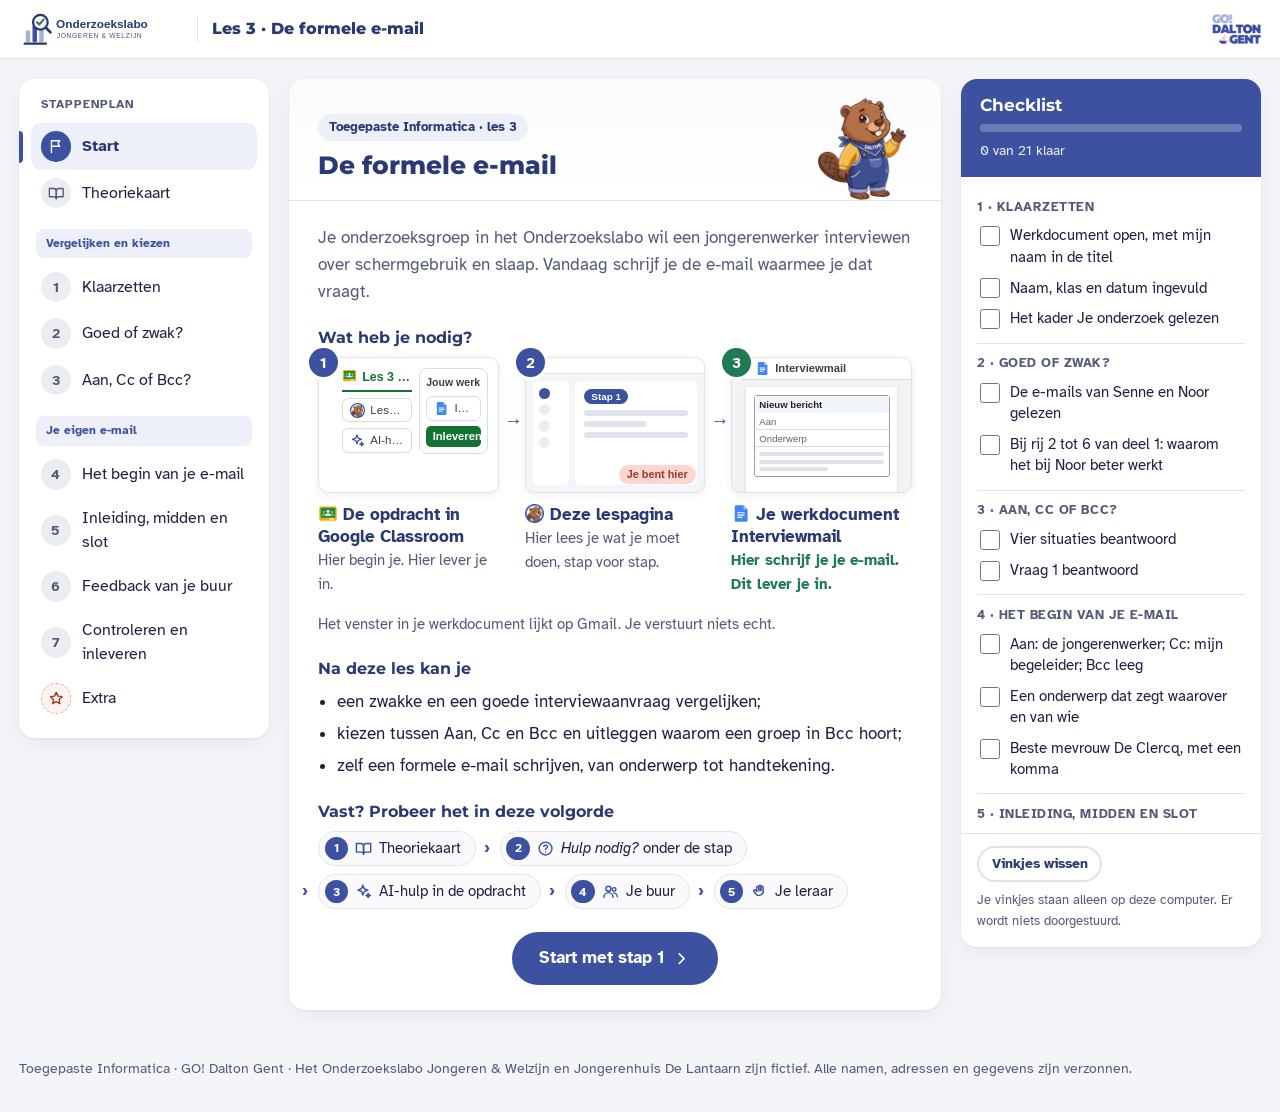
==== index.html @ 80b45832 "Klaar als-zin weggehaald: de checklist zegt al wanneer je klaar bent Co-Authored-By: Claude Sonnet 5" ====
<!DOCTYPE html>
<html lang="nl-BE">
<head>
  <meta charset="UTF-8">
  <meta name="viewport" content="width=device-width, initial-scale=1">
  <title>Lespagina · Les 3 · De formele e-mail · Onderzoekslabo</title>
  <link rel="icon" href="assets/logos/lespagina-icon.png" type="image/png">
  <link rel="stylesheet" href="css/style.css">
</head>
<body data-storage="labo_interviewmail_v1_" data-laatste-stap="7" data-ai-hulp="aan">

<!-- Pictogrammen: eenvoudige lijntekeningen, eigen werk. Gebruik: een svg met class "ic" en daarin use met href naar het symbool. -->
<svg xmlns="http://www.w3.org/2000/svg" style="display:none">
  <symbol id="i-flag" viewBox="0 0 24 24"><path d="M5 21V4"/><path d="M5 4h12l-2.5 4 2.5 4H5"/></symbol>
  <symbol id="i-book" viewBox="0 0 24 24"><path d="M2 5h6a4 4 0 0 1 4 4v11a3 3 0 0 0-3-3H2z"/><path d="M22 5h-6a4 4 0 0 0-4 4v11a3 3 0 0 1 3-3h7z"/></symbol>
  <symbol id="i-check" viewBox="0 0 24 24"><path d="M5 12.5l4.5 4.5L19 7.5"/></symbol>
  <symbol id="i-check-circle" viewBox="0 0 24 24"><circle cx="12" cy="12" r="9"/><path d="M8 12.5l2.7 2.7L16 10"/></symbol>
  <symbol id="i-list" viewBox="0 0 24 24"><path d="M9 6h11M9 12h11M9 18h11"/><path d="M4.5 6h.01M4.5 12h.01M4.5 18h.01" stroke-width="3"/></symbol>
  <symbol id="i-bulb" viewBox="0 0 24 24"><path d="M9 18h6M10 21h4"/><path d="M12 3a6 6 0 0 0-4 10.5c.7.7 1 1.5 1 2.5h6c0-1 .3-1.8 1-2.5A6 6 0 0 0 12 3z"/></symbol>
  <symbol id="i-alert" viewBox="0 0 24 24"><path d="M12 3.5l9.5 17h-19z"/><path d="M12 10v4.5M12 17.5h.01"/></symbol>
  <symbol id="i-help" viewBox="0 0 24 24"><circle cx="12" cy="12" r="9"/><path d="M9.6 9.3a2.5 2.5 0 1 1 3.4 2.5c-.6.3-1 .8-1 1.5v.4M12 17h.01"/></symbol>
  <symbol id="i-doc" viewBox="0 0 24 24"><path d="M6 3h8l4 4v14H6z"/><path d="M14 3v4h4M9 12h6M9 16h6"/></symbol>
  <symbol id="i-pen" viewBox="0 0 24 24"><path d="M4 20h4L19 9l-4-4L4 16z"/><path d="M13 7l4 4"/></symbol>
  <symbol id="i-users" viewBox="0 0 24 24"><circle cx="9" cy="8" r="3.5"/><path d="M2.5 20a6.5 6.5 0 0 1 13 0"/><circle cx="17" cy="9" r="2.5"/><path d="M16.5 14.2a5 5 0 0 1 5 5"/></symbol>
  <symbol id="i-send" viewBox="0 0 24 24"><path d="M12 15V3M7 8l5-5 5 5"/><path d="M4 14v6h16v-6"/></symbol>
  <symbol id="i-star" viewBox="0 0 24 24"><path d="M12 3.5l2.6 5.4 5.9.8-4.3 4.1 1 5.9L12 16.9l-5.2 2.8 1-5.9-4.3-4.1 5.9-.8z"/></symbol>
  <symbol id="i-chat" viewBox="0 0 24 24"><path d="M4 5h16v11H9l-5 4z"/></symbol>
  <symbol id="i-mail" viewBox="0 0 24 24"><rect x="3" y="5" width="18" height="14" rx="2"/><path d="M3.5 7l8.5 6 8.5-6"/></symbol>
  <symbol id="i-link" viewBox="0 0 24 24"><path d="M10 14a4 4 0 0 0 5.7 0l3-3a4 4 0 0 0-5.7-5.7l-1 1"/><path d="M14 10a4 4 0 0 0-5.7 0l-3 3a4 4 0 0 0 5.7 5.7l1-1"/></symbol>
  <symbol id="i-spark" viewBox="0 0 24 24"><path d="M11 3l1.9 5.1L18 10l-5.1 1.9L11 17l-1.9-5.1L4 10l5.1-1.9z"/><path d="M18.5 14.5l.8 2.2 2.2.8-2.2.8-.8 2.2-.8-2.2-2.2-.8 2.2-.8z"/></symbol>
  <symbol id="i-hand" viewBox="0 0 24 24"><path d="M8 12V6a1.5 1.5 0 0 1 3 0v5"/><path d="M11 10.5V4.5a1.5 1.5 0 0 1 3 0v6"/><path d="M14 10.5V6a1.5 1.5 0 0 1 3 0v7.5"/><path d="M8 11.5l-1.5-1.5a1.6 1.6 0 0 0-2.3 2.3l3.6 4.2A6.5 6.5 0 0 0 17 13.5"/></symbol>
  <symbol id="i-left" viewBox="0 0 24 24"><path d="M15 6l-6 6 6 6"/></symbol>
  <symbol id="i-right" viewBox="0 0 24 24"><path d="M9 6l6 6-6 6"/></symbol>
</svg>

<div class="teacher-banner">Leraarweergave: de roze kaders tonen waar je een screenshot kan plaatsen. Leerlingen zien die kaders niet.</div>

<header class="topbar">
  <div class="topbar-inner">
    <a class="brand" href="index.html" title="Naar het begin van de les">
      <img src="assets/onderzoekslabo-logo.svg" alt="Onderzoekslabo Jongeren en Welzijn">
      <span class="brand-lesson">Les 3 · De formele e-mail</span>
    </a>
    <span class="topbar-spacer"></span>
    <img class="dalton-mark" src="assets/dalton-gent-logo.png" alt="GO! Dalton Gent">
  </div>
</header>

<div class="layout">

  <!-- ============ LINKS: de route ============ -->
  <nav class="route" aria-label="Stappenplan">
    <p class="route-title">Stappenplan</p>
    <button class="nav-btn" type="button" data-step="start"><span class="nav-num"><svg class="ic" aria-hidden="true"><use href="#i-flag"/></svg></span><span class="nav-lbl">Start</span></button>
    <button class="nav-btn" type="button" data-step="theorie"><span class="nav-num"><svg class="ic" aria-hidden="true"><use href="#i-book"/></svg></span><span class="nav-lbl">Theoriekaart</span></button>

    <p class="route-group">Vergelijken en kiezen</p>
    <button class="nav-btn" type="button" data-step="1"><span class="nav-num"><span class="nav-n">1</span><svg class="ic nav-check" aria-hidden="true"><use href="#i-check"/></svg></span><span class="nav-lbl">Klaarzetten</span></button>
    <button class="nav-btn" type="button" data-step="2"><span class="nav-num"><span class="nav-n">2</span><svg class="ic nav-check" aria-hidden="true"><use href="#i-check"/></svg></span><span class="nav-lbl">Goed of zwak?</span></button>
    <button class="nav-btn" type="button" data-step="3"><span class="nav-num"><span class="nav-n">3</span><svg class="ic nav-check" aria-hidden="true"><use href="#i-check"/></svg></span><span class="nav-lbl">Aan, Cc of Bcc?</span></button>

    <p class="route-group">Je eigen e-mail</p>
    <button class="nav-btn" type="button" data-step="4"><span class="nav-num"><span class="nav-n">4</span><svg class="ic nav-check" aria-hidden="true"><use href="#i-check"/></svg></span><span class="nav-lbl">Het begin van je e-mail</span></button>
    <button class="nav-btn" type="button" data-step="5"><span class="nav-num"><span class="nav-n">5</span><svg class="ic nav-check" aria-hidden="true"><use href="#i-check"/></svg></span><span class="nav-lbl">Inleiding, midden en slot</span></button>
    <button class="nav-btn" type="button" data-step="6"><span class="nav-num"><span class="nav-n">6</span><svg class="ic nav-check" aria-hidden="true"><use href="#i-check"/></svg></span><span class="nav-lbl">Feedback van je buur</span></button>
    <button class="nav-btn" type="button" data-step="7"><span class="nav-num"><span class="nav-n">7</span><svg class="ic nav-check" aria-hidden="true"><use href="#i-check"/></svg></span><span class="nav-lbl">Controleren en inleveren</span></button>
    <button class="nav-btn extra" type="button" data-step="extra"><span class="nav-num"><svg class="ic" aria-hidden="true"><use href="#i-star"/></svg></span><span class="nav-lbl">Extra</span></button>
  </nav>

  <!-- ============ MIDDEN: één stap tegelijk ============ -->
  <main id="main">

    <!-- ===== START ===== -->
    <section class="pane" id="pane-start" aria-labelledby="h-start">
      <article class="card">
        <header class="card-head met-mascotte">
          <div>
            <div class="tags"><span class="tag tag-where">Toegepaste Informatica · les 3</span></div>
            <h1 id="h-start">De formele e-mail</h1>
          </div>
          <img class="mascotte-kop" src="assets/mascotte/dalton_welkom.webp" alt="" width="120" height="120">
        </header>
        <div class="card-body">
          <p class="intro">Je onderzoeksgroep in het Onderzoekslabo wil een jongerenwerker interviewen over schermgebruik en slaap. Vandaag schrijf je de e-mail waarmee je dat vraagt.</p>

          <h2 class="sec">Wat heb je nodig?</h2>
          <ol class="nodig">
            <li class="nodig-item">
              <div class="mock mock-opdracht" aria-hidden="true">
                <div class="mo-midden">
                  <div class="mo-titel"><img class="logo" src="assets/logos/classroom.svg" alt="">Les 3 — De formele e-mail</div>
                  <div class="mo-chip"><img class="logo" src="assets/logos/lespagina.webp" alt=""><span>Lespagina</span></div>
                  <div class="mo-chip ai-hulp"><svg class="ic"><use href="#i-spark"/></svg><span>AI-hulp</span></div>
                </div>
                <div class="mo-werk">
                  <div class="mo-werk-kop">Jouw werk</div>
                  <div class="mo-chip"><img class="logo" src="assets/logos/docs.svg" alt=""><span>Interviewmail</span></div>
                  <div class="mo-knop">Inleveren</div>
                </div>
              </div>
              <p class="nodig-naam"><img class="logo" src="assets/logos/classroom.svg" alt="">De opdracht in Google Classroom</p>
              <p class="nodig-uitleg">Hier begin je. Hier lever je in.</p>
            </li>
            <li class="nodig-item">
              <div class="mock mock-lespagina" aria-hidden="true">
                <div class="ml-balk"></div>
                <div class="ml-midden">
                  <div class="ml-route"><span></span><span></span><span></span><span></span></div>
                  <div class="ml-stap"><span class="ml-tag">Stap 1</span><span class="ml-lijn"></span><span class="ml-lijn kort"></span><span class="ml-lijn"></span></div>
                </div>
                <div class="ml-hier">Je bent hier</div>
              </div>
              <p class="nodig-naam"><img class="logo" src="assets/logos/lespagina.webp" alt="">Deze lespagina</p>
              <p class="nodig-uitleg">Hier lees je wat je moet doen, stap voor stap.</p>
            </li>
            <li class="nodig-item inleveren">
              <div class="mock mock-werkdocument" aria-hidden="true">
                <div class="mw-balk"><img class="logo" src="assets/logos/docs.svg" alt="">Interviewmail</div>
                <div class="mw-blad">
                  <div class="mw-venster">
                    <div class="mw-kop">Nieuw bericht</div>
                    <div class="mw-veld">Aan</div>
                    <div class="mw-veld">Onderwerp</div>
                    <div class="mw-tekst"><span></span><span></span><span class="kort"></span></div>
                  </div>
                </div>
              </div>
              <p class="nodig-naam"><img class="logo" src="assets/logos/docs.svg" alt="">Je werkdocument Interviewmail</p>
              <p class="nodig-uitleg">Hier schrijf je je e-mail. Dit lever je in.</p>
            </li>
          </ol>
          <p class="nodig-noot">Het venster in je werkdocument lijkt op Gmail. Je verstuurt niets echt.</p>

          <h2 class="sec">Na deze les kan je</h2>
          <ul class="doelen">
            <li>een zwakke en een goede interviewaanvraag vergelijken;</li>
            <li>kiezen tussen Aan, Cc en Bcc en uitleggen waarom een groep in Bcc hoort;</li>
            <li>zelf een formele e-mail schrijven, van onderwerp tot handtekening.</li>
          </ul>

          <h2 class="sec">Vast? Probeer het in deze volgorde</h2>
          <ol class="vast">
            <li><svg class="ic" aria-hidden="true"><use href="#i-book"/></svg><span>Theoriekaart</span></li>
            <li><svg class="ic" aria-hidden="true"><use href="#i-help"/></svg><span><em>Hulp nodig?</em> onder de stap</span></li>
            <li class="ai-hulp"><svg class="ic" aria-hidden="true"><use href="#i-spark"/></svg><span>AI-hulp in de opdracht</span></li>
            <li><svg class="ic" aria-hidden="true"><use href="#i-users"/></svg><span>Je buur</span></li>
            <li><svg class="ic" aria-hidden="true"><use href="#i-hand"/></svg><span>Je leraar</span></li>
          </ol>

          <p class="start-cta"><button class="btn btn-primary" type="button" data-goto="1">Start met stap 1 <svg class="ic" aria-hidden="true"><use href="#i-right"/></svg></button></p>
        </div>
      </article>
    </section>

    <!-- ===== THEORIEKAART ===== -->
    <section class="pane" id="pane-theorie" aria-labelledby="h-theorie">
      <article class="card">
        <header class="card-head">
          <div class="tags"><span class="tag tag-where">Spiekbriefje</span></div>
          <h2 id="h-theorie">Theoriekaart</h2>
        </header>
        <div class="card-body">
          <p class="intro">Alles op één plek. Kom hier terug als je iets niet meer weet.</p>
          <div class="t-grid">
            <section class="t-card">
              <h3><svg class="ic" aria-hidden="true"><use href="#i-mail"/></svg>De delen van een e-mail</h3>
              <ol class="t-delen">
                <li><strong>Aan</strong>, <strong>Cc</strong>, <strong>Bcc</strong>: wie je e-mail krijgt</li>
                <li><strong>Onderwerp</strong>: waarover het gaat</li>
                <li><strong>Aanspreking</strong>: <em>Beste mevrouw De Clercq,</em></li>
                <li><strong>Bericht</strong>: inleiding, midden, slot</li>
                <li><strong>Slotgroet</strong> en <strong>handtekening</strong></li>
              </ol>
            </section>
            <section class="t-card">
              <h3><svg class="ic" aria-hidden="true"><use href="#i-users"/></svg>Aan, Cc of Bcc?</h3>
              <table class="t-rows">
                <tr><th>Aan</th><td>voor wie je e-mail is. Die persoon moet antwoorden.</td></tr>
                <tr><th>Cc</th><td>leest mee en moet niets doen. Iedereen ziet dit adres.</td></tr>
                <tr><th>Bcc</th><td>leest mee. Niemand ziet dit adres.</td></tr>
              </table>
              <p class="t-os">Mail je een groep respondenten? Zet de adressen in <strong>Bcc</strong>.</p>
            </section>
            <section class="t-card">
              <h3><svg class="ic" aria-hidden="true"><use href="#i-pen"/></svg>Het onderwerp</h3>
              <ul>
                <li>Vul het <strong>altijd</strong> in.</li>
                <li>Maak het precies: niet <em>vraagje</em>, wel <em>Vraag om een interview over …</em></li>
                <li>Zeg ook van wie het komt.</li>
              </ul>
            </section>
            <section class="t-card">
              <h3><svg class="ic" aria-hidden="true"><use href="#i-chat"/></svg>De aanspreking</h3>
              <ul>
                <li>Je kent iemand niet: <em>Beste mevrouw De Clercq,</em> of <em>Beste meneer Willems,</em></li>
                <li>Heel officieel: <em>Geachte mevrouw De Clercq,</em></li>
                <li>De voornaam alleen als je iemand kent.</li>
                <li>Na de aanspreking: een komma. Waarom? Lees het bij <a href="https://www.vlaanderen.be/team-taaladvies/taaladviezen/aanspreking-en-slotformule-komma" target="_blank" rel="noopener">Team Taaladvies</a>.</li>
              </ul>
            </section>
            <section class="t-card">
              <h3><svg class="ic" aria-hidden="true"><use href="#i-doc"/></svg>Inleiding, midden en slot</h3>
              <ul>
                <li><strong>Inleiding</strong>: wie ben je, namens wie, waarom mail je?</li>
                <li><strong>Midden</strong>: wat vraag je?</li>
                <li><strong>Slot</strong>: tegen wanneer, en bedanken.</li>
                <li>Korte alinea's, met een witregel ertussen.</li>
                <li>Schrijf <strong>u</strong> en <strong>uw</strong>, zonder hoofdletter.</li>
              </ul>
            </section>
            <section class="t-card">
              <h3><svg class="ic" aria-hidden="true"><use href="#i-help"/></svg>Een vraag stellen</h3>
              <ul>
                <li>Zeg precies wat je vraagt, en <strong>tegen wanneer</strong> je een antwoord nodig hebt.</li>
                <li>Vraag iets wat <strong>haalbaar</strong> is: niet <em>morgen</em>.</li>
                <li>Bij een onderzoek zeg je ook wat er met de antwoorden gebeurt: of het vrijwillig is en of haar naam in je verslag komt.</li>
                <li>Bedank vooraf.</li>
              </ul>
            </section>
            <section class="t-card">
              <h3><svg class="ic" aria-hidden="true"><use href="#i-send"/></svg>Slotgroet en handtekening</h3>
              <ul>
                <li>De slotgroet past bij de aanspreking: <em>Met vriendelijke groeten,</em></li>
                <li>Geen afkortingen zoals <em>mvg</em> of <em>gr</em>.</li>
                <li>Je gegevens staan onderaan, in je <strong>handtekening</strong>: naam, klas, Onderzoekslabo, school.</li>
              </ul>
            </section>
            <section class="t-card">
              <h3><svg class="ic" aria-hidden="true"><use href="#i-check-circle"/></svg>Voor je verstuurt</h3>
              <ul>
                <li>Lees alles na: is het duidelijk, klopt de toon, zijn er geen taalfouten?</li>
                <li>Laat iemand anders je e-mail lezen: een <strong>testlezer</strong> ziet sneller wat beter kan.</li>
              </ul>
            </section>
            <section class="t-card ai-hulp">
              <h3><svg class="ic" aria-hidden="true"><use href="#i-spark"/></svg>Slim met de AI-hulp</h3>
              <ol class="t-delen">
                <li>Typ geen namen of persoonlijke gegevens.</li>
                <li>De AI-hulp kent alleen deze les.</li>
                <li>Controleer het antwoord: klik op het nummertje, of kijk in de stap.</li>
              </ol>
            </section>
            <section class="t-card wide">
              <h3><svg class="ic" aria-hidden="true"><use href="#i-chat"/></svg>Woorden</h3>
              <table class="t-rows">
                <tr><th>ontvanger</th><td>wie je e-mail krijgt</td></tr>
                <tr><th>Cc</th><td>krijgt een kopie om te lezen; moet niets doen</td></tr>
                <tr><th>Bcc</th><td>krijgt een kopie, maar niemand ziet dat adres</td></tr>
                <tr><th>onderwerp</th><td>de korte titel van je e-mail: waarover gaat het?</td></tr>
                <tr><th>aanspreking</th><td>de eerste regel: <em>Beste mevrouw De Clercq,</em></td></tr>
                <tr><th>slotgroet</th><td>de afsluiting: <em>Met vriendelijke groeten,</em></td></tr>
                <tr><th>formeel</th><td>beleefd en met afstand, zoals tegen iemand die je niet kent</td></tr>
                <tr><th>handtekening</th><td>je gegevens onderaan de e-mail: naam, klas, school</td></tr>
                <tr><th>respondent</th><td>iemand die meewerkt aan je onderzoek</td></tr>
              </table>
            </section>
            <section class="t-card wide warn">
              <h3><svg class="ic" aria-hidden="true"><use href="#i-alert"/></svg>Veelgemaakte fouten</h3>
              <ul>
                <li>Geen onderwerp, of een onderwerp zoals <em>vraagje</em>.</li>
                <li><em>Hallo</em> zonder naam, of chattaal en emoji's.</li>
                <li>Een vage vraag: geen duur, geen moment, geen plaats.</li>
                <li>Een onhaalbare vraag (<em>kunt ge morgen?</em>) of een eisende toon.</li>
                <li>Niet zeggen waarvoor het interview dient en wat er met de antwoorden gebeurt.</li>
                <li>De begeleider in <em>Aan</em> naast de persoon die moet antwoorden.</li>
              </ul>
              <p class="t-os">Alle namen en adressen in deze les zijn verzonnen.</p>
            </section>
          </div>
        </div>
      </article>
    </section>

    <!-- ===== STAP 1 ===== -->
    <section class="pane" id="pane-1" aria-labelledby="h-1">
      <article class="card">
        <header class="card-head">
          <div class="tags"><span class="tag tag-step">Stap 1</span><span class="tag tag-where"><img class="logo" src="assets/logos/docs.svg" alt=""> Werkdocument</span></div>
          <h2 id="h-1">Klaarzetten</h2>
        </header>
        <div class="card-body">
          <p class="intro">Je zet je werkdocument klaar. Daarin schrijf je vandaag alles.</p>
          <div class="todo-box">
            <h3><svg class="ic" aria-hidden="true"><use href="#i-list"/></svg> Wat moet je doen?</h3>
            <ol class="todo">
              <li>Klik in de opdracht rechts, onder <strong>Jouw werk</strong>, op je werkdocument <strong>Interviewmail</strong>. Het heeft jouw naam in de titel.</li>
              <li>Vul bovenaan je <strong>naam</strong>, je <strong>klas</strong> en de <strong>datum</strong> in.</li>
              <li>Lees het kader <strong>Je onderzoek</strong>. Daar staan de mensen, hun adressen en wat je vraagt.</li>
            </ol>
          </div>
          <div class="tip"><svg class="ic" aria-hidden="true"><use href="#i-bulb"/></svg><p><strong>Twee tabbladen.</strong> Bovenaan in Chrome staan nu deze lespagina en je werkdocument. Klik op een tabblad om te wisselen.</p></div>
          <details class="help"><summary><img class="mascotte-ico" src="assets/mascotte/dalton_hoofd.webp" alt="" width="28" height="28"> Hulp nodig?</summary>
            <div class="help-body">
              <p>Vind je je werkdocument niet? Kijk in de opdracht rechts, bij <em>Jouw werk</em>. Het heet <em>Interviewmail</em>, met jouw naam ervoor.</p>
              <p>Is deze lespagina weg? Klik bovenaan op het andere tabblad.</p>
            </div>
          </details>
        </div>
        <footer class="card-nav">
          <button class="btn" type="button" data-goto="start"><svg class="ic" aria-hidden="true"><use href="#i-left"/></svg> Start</button>
          <button class="btn btn-primary" type="button" data-goto="2">Stap 2 <svg class="ic" aria-hidden="true"><use href="#i-right"/></svg></button>
        </footer>
      </article>
    </section>

    <!-- ===== STAP 2 ===== -->
    <section class="pane" id="pane-2" aria-labelledby="h-2">
      <article class="card">
        <header class="card-head">
          <div class="tags"><span class="tag tag-step">Stap 2</span><span class="tag tag-where"><img class="logo" src="assets/logos/docs.svg" alt=""> Werkdocument, deel 1</span></div>
          <h2 id="h-2">Goed of zwak?</h2>
        </header>
        <div class="card-body">
          <p class="intro">Senne en Noor vroegen allebei een interview aan. Wat doet Noor beter?</p>
          <div class="todo-box">
            <h3><svg class="ic" aria-hidden="true"><use href="#i-list"/></svg> Wat moet je doen?</h3>
            <ol class="todo">
              <li>Lees hieronder de e-mail van Senne en die van Noor.</li>
              <li>Ga naar <strong>deel 1</strong> van je werkdocument. Daar staat per onderdeel wat Senne en Noor schreven.</li>
              <li>Rij 1, het onderwerp, is ook al verklaard: je leraar deed ze voor.</li>
              <li>Schrijf bij <strong>rij 2 tot 6</strong> in de laatste kolom <strong>waarom</strong> het bij Noor beter werkt.</li>
            </ol>
          </div>
          <p class="mail-naam">De e-mail van Senne</p>
          <div class="mail" role="group" aria-label="De e-mail van Senne">
            <div class="mail-kop">Nieuw bericht</div>
            <div class="mail-veld"><span class="mail-lbl">Aan</span><span>hanne.declercq@delantaarn.example; ines.coppens@onderzoekslabo.example</span></div>
            <div class="mail-veld"><span class="mail-lbl">Onderwerp</span><span>vraagje</span></div>
            <div class="mail-tekst">
              <p>hallo,</p>
              <p>ik zit in het 3de jaar en we moeten een interview doen voor een taak over slaap. kunt ge morgen na school?</p>
              <p>thx!! 🙂</p>
              <p>Senne</p>
            </div>
            <div class="mail-voet"><span class="mail-knop">Verzenden</span></div>
          </div>
          <p class="mail-naam">De e-mail van Noor</p>
          <div class="mail" role="group" aria-label="De e-mail van Noor">
            <div class="mail-kop">Nieuw bericht</div>
            <div class="mail-veld"><span class="mail-lbl">Aan</span><span>bram.willems@clb-ketel.example</span></div>
            <div class="mail-veld"><span class="mail-lbl">Cc</span><span>ines.coppens@onderzoekslabo.example</span></div>
            <div class="mail-veld"><span class="mail-lbl">Onderwerp</span><span>Vraag om een interview over groepschats – Onderzoekslabo</span></div>
            <div class="mail-tekst">
              <p>Beste meneer Willems,</p>
              <p>Mijn naam is Noor Van Hecke en ik zit in 3MWWE van GO! Dalton Gent. Samen met mijn onderzoeksgroep onderzoek ik namens het Onderzoekslabo Jongeren &amp; Welzijn groepsdruk in groepschats.</p>
              <p>Mag ik u daarover interviewen? Het interview duurt ongeveer 20 minuten. Het kan op woensdag 28 oktober om 15 uur of op donderdag 29 oktober om 13 uur, bij het CLB of online. Uw naam komt niet in ons verslag. We gebruiken uw antwoorden alleen voor dit schoolonderzoek.</p>
              <p>Kan u mij vóór dinsdag 20 oktober laten weten welk moment past? Alvast bedankt voor uw tijd.</p>
              <p>Met vriendelijke groeten,</p>
              <p>Noor Van Hecke<br>3MWWE<br>Onderzoekslabo Jongeren &amp; Welzijn<br>GO! Dalton Gent</p>
            </div>
            <div class="mail-voet"><span class="mail-knop">Verzenden</span></div>
          </div>
          <div class="tip"><svg class="ic" aria-hidden="true"><use href="#i-bulb"/></svg><p><strong>Kijk naar de opbouw, niet naar de zinnen.</strong> Noor schreef over een ander onderzoek en aan iemand anders dan jij.</p></div>
          <details class="help"><summary><img class="mascotte-ico" src="assets/mascotte/dalton_hoofd.webp" alt="" width="28" height="28"> Hulp nodig? Waar moet je kijken?</summary>
            <div class="help-body">
              <ul>
                <li><strong>Aanspreking</strong>: hoe begint Senne, en hoe begint Noor?</li>
                <li><strong>Inleiding</strong>: weet de ontvanger wie er mailt en namens wie?</li>
                <li><strong>Midden</strong>: weet de ontvanger hoe lang, wanneer en waar? Weet hij wat er met zijn antwoorden gebeurt?</li>
                <li><strong>Slot</strong>: zegt de schrijver tegen wanneer hij een antwoord hoopt? Bedankt hij?</li>
                <li><strong>Slotgroet</strong>: hoe sluiten ze af, en wat staat er onder?</li>
              </ul>
              <p>Kijk ook op de theoriekaart, bij <em>Veelgemaakte fouten</em>.</p>
            </div>
          </details>
        </div>
        <footer class="card-nav">
          <button class="btn" type="button" data-goto="1"><svg class="ic" aria-hidden="true"><use href="#i-left"/></svg> Stap 1</button>
          <button class="btn btn-primary" type="button" data-goto="3">Stap 3 <svg class="ic" aria-hidden="true"><use href="#i-right"/></svg></button>
        </footer>
      </article>
    </section>

    <!-- ===== STAP 3 ===== -->
    <section class="pane" id="pane-3" aria-labelledby="h-3">
      <article class="card">
        <header class="card-head">
          <div class="tags"><span class="tag tag-step">Stap 3</span><span class="tag tag-where"><img class="logo" src="assets/logos/docs.svg" alt=""> Werkdocument, deel 2</span></div>
          <h2 id="h-3">Aan, Cc of Bcc?</h2>
        </header>
        <div class="card-body">
          <p class="intro">Een e-mail kan naar meer mensen. Het vakje waarin je een adres zet, zegt wat die persoon moet doen.</p>
          <div class="ccb">
            <div class="ccb-vak"><span class="ccb-naam">Aan</span><span>Voor wie je e-mail is. Die persoon moet antwoorden.</span></div>
            <div class="ccb-vak"><span class="ccb-naam">Cc</span><span>Leest mee en moet niets doen. Iedereen ziet dit adres.</span></div>
            <div class="ccb-vak"><span class="ccb-naam">Bcc</span><span>Leest mee. Niemand ziet dit adres.</span></div>
          </div>
          <div class="todo-box">
            <h3><svg class="ic" aria-hidden="true"><use href="#i-list"/></svg> Wat moet je doen?</h3>
            <ol class="todo">
              <li>Ga naar <strong>deel 2</strong> van je werkdocument.</li>
              <li>Schrijf bij elk van de <strong>vier situaties</strong> Aan, Cc of Bcc.</li>
              <li>Beantwoord <strong>vraag 1</strong>: waarom zet je de 24 leerlingen niet in Cc?</li>
            </ol>
          </div>
          <details class="help"><summary><img class="mascotte-ico" src="assets/mascotte/dalton_hoofd.webp" alt="" width="28" height="28"> Hulp nodig?</summary>
            <div class="help-body">
              <p>Vraag je bij elke persoon af: moet die antwoorden? Dan is het <strong>Aan</strong>. Alleen meelezen? Dan is het <strong>Cc</strong> of <strong>Bcc</strong>. Mogen de anderen dit adres zien?</p>
              <p>Bij vraag 1: denk aan les 2. Je schreef <em>respondent-02</em> in plaats van een naam. Een e-mailadres is ook een persoonsgegeven.</p>
            </div>
          </details>
        </div>
        <footer class="card-nav">
          <button class="btn" type="button" data-goto="2"><svg class="ic" aria-hidden="true"><use href="#i-left"/></svg> Stap 2</button>
          <button class="btn btn-primary" type="button" data-goto="4">Stap 4 <svg class="ic" aria-hidden="true"><use href="#i-right"/></svg></button>
        </footer>
      </article>
    </section>

    <!-- ===== STAP 4 ===== -->
    <section class="pane" id="pane-4" aria-labelledby="h-4">
      <article class="card">
        <header class="card-head">
          <div class="tags"><span class="tag tag-step">Stap 4</span><span class="tag tag-where"><img class="logo" src="assets/logos/docs.svg" alt=""> Werkdocument, deel 3</span></div>
          <h2 id="h-4">Het begin van je e-mail</h2>
        </header>
        <div class="card-body">
          <p class="intro">Nu schrijf je zelf de interviewaanvraag aan mevrouw De Clercq van Jongerenhuis De Lantaarn. Je begint bovenaan in het venster.</p>
          <div class="todo-box">
            <h3><svg class="ic" aria-hidden="true"><use href="#i-list"/></svg> Wat moet je doen?</h3>
            <ol class="todo">
              <li>Ga naar <strong>deel 3</strong> van je werkdocument: het venster <em>Nieuw bericht</em>.</li>
              <li>Klik in het vak naast <strong>Aan</strong>. Typ het adres van de jongerenwerker. Het staat in het kader <em>Je onderzoek</em>.</li>
              <li>Typ naast <strong>Cc</strong> het adres van je onderzoeksbegeleider. Laat <strong>Bcc</strong> leeg.</li>
              <li>Typ naast <strong>Onderwerp</strong> in een paar woorden waarover je e-mail gaat en van wie hij komt.</li>
              <li>Schrijf naast <em>aanspreking</em>: <strong>Beste mevrouw De Clercq,</strong></li>
            </ol>
          </div>
          <div class="tip"><svg class="ic" aria-hidden="true"><use href="#i-bulb"/></svg><p><strong>Een goed onderwerp</strong> zegt waarover het gaat en van wie het komt. Kijk naar rij 1 in deel 1 en maak er een onderwerp van voor jouw onderzoek.</p></div>
          <details class="help"><summary><img class="mascotte-ico" src="assets/mascotte/dalton_hoofd.webp" alt="" width="28" height="28"> Hulp nodig?</summary>
            <div class="help-body">
              <p>Typ het adres letter voor letter over. Eén fout en je e-mail komt niet aan.</p>
              <p>Waarom Cc? Je onderzoeksbegeleider leest mee, maar moet niets doen. Kijk op de theoriekaart bij <em>Aan, Cc of Bcc?</em></p>
              <p>Waarom geen voornaam? Je kent mevrouw De Clercq niet. Daarom schrijf je <em>Beste mevrouw De Clercq,</em> — met een komma achteraan. Heel officieel mag ook: <em>Geachte mevrouw De Clercq,</em></p>
            </div>
          </details>
        </div>
        <footer class="card-nav">
          <button class="btn" type="button" data-goto="3"><svg class="ic" aria-hidden="true"><use href="#i-left"/></svg> Stap 3</button>
          <button class="btn btn-primary" type="button" data-goto="5">Stap 5 <svg class="ic" aria-hidden="true"><use href="#i-right"/></svg></button>
        </footer>
      </article>
    </section>

    <!-- ===== STAP 5 ===== -->
    <section class="pane" id="pane-5" aria-labelledby="h-5">
      <article class="card">
        <header class="card-head">
          <div class="tags"><span class="tag tag-step">Stap 5</span><span class="tag tag-where"><img class="logo" src="assets/logos/docs.svg" alt=""> Werkdocument, deel 3</span></div>
          <h2 id="h-5">Inleiding, midden en slot</h2>
        </header>
        <div class="card-body">
          <p class="intro">Mevrouw De Clercq kent je niet. Na je inleiding weet ze wie je bent. Na je midden weet ze wat je vraagt. Na je slot weet ze tegen wanneer.</p>
          <ol class="bouwplan">
            <li><span class="bp-naam">inleiding</span><span class="bp-tekst">wie ben je, namens wie, waarom mail je?</span></li>
            <li><span class="bp-naam">midden</span><span class="bp-tekst">wat vraag je: hoe lang, wanneer, waar? Wat gebeurt er met haar antwoorden?</span></li>
            <li><span class="bp-naam">slot</span><span class="bp-tekst">tegen wanneer hoop je een antwoord? Bedank haar.</span></li>
            <li><span class="bp-naam">slotgroet</span><span class="bp-tekst">Met vriendelijke groeten,</span></li>
            <li><span class="bp-naam">handtekening</span><span class="bp-tekst">naam, klas, Onderzoekslabo, school</span></li>
          </ol>
          <div class="todo-box">
            <h3><svg class="ic" aria-hidden="true"><use href="#i-list"/></svg> Wat moet je doen?</h3>
            <ol class="todo">
              <li>Schrijf in het venster naast <em>inleiding</em> wie je bent, namens wie je mailt en waarom.</li>
              <li>Schrijf naast <em>midden</em> je vraag. Gebruik de feiten uit het kader <em>Je onderzoek</em>.</li>
              <li>Schrijf naast <em>slot</em> tegen wanneer je een antwoord hoopt. Bedank haar.</li>
              <li>Schrijf naast <em>slotgroet</em> <strong>Met vriendelijke groeten,</strong> en naast <em>handtekening</em> je naam, je klas, het Onderzoekslabo en je school.</li>
            </ol>
          </div>
          <div class="tip warn"><svg class="ic" aria-hidden="true"><use href="#i-alert"/></svg><p><strong>Schrijf u en uw, niet je en jij.</strong> Je kent mevrouw De Clercq niet. Dus: <em>Mag ik u interviewen?</em></p></div>
          <details class="help"><summary><img class="mascotte-ico" src="assets/mascotte/dalton_hoofd.webp" alt="" width="28" height="28"> Hulp nodig? Zinnen om mee te beginnen</summary>
            <div class="help-body">
              <ul>
                <li><em>Mijn naam is … en ik zit in … van GO! Dalton Gent.</em></li>
                <li><em>Samen met mijn onderzoeksgroep onderzoek ik … namens het Onderzoekslabo Jongeren &amp; Welzijn.</em></li>
                <li><em>Mag ik u daarover interviewen? Het interview duurt ongeveer …</em></li>
                <li><em>Uw naam komt niet in ons verslag. …</em></li>
                <li><em>Kan u mij vóór … laten weten welk moment past? Alvast bedankt …</em></li>
              </ul>
              <p>Maak de zinnen af met je eigen woorden. Begin elke alinea tegen de linkerkant.</p>
            </div>
          </details>
        </div>
        <footer class="card-nav">
          <button class="btn" type="button" data-goto="4"><svg class="ic" aria-hidden="true"><use href="#i-left"/></svg> Stap 4</button>
          <button class="btn btn-primary" type="button" data-goto="6">Stap 6 <svg class="ic" aria-hidden="true"><use href="#i-right"/></svg></button>
        </footer>
      </article>
    </section>

    <!-- ===== STAP 6 ===== -->
    <section class="pane" id="pane-6" aria-labelledby="h-6">
      <article class="card">
        <header class="card-head">
          <div class="tags"><span class="tag tag-step">Stap 6</span><span class="tag tag-where"><img class="logo" src="assets/logos/docs.svg" alt=""> Werkdocument, deel 4</span><span class="tag tag-where"><svg class="ic" aria-hidden="true"><use href="#i-users"/></svg> Met je buur</span></div>
          <h2 id="h-6">Feedback van je buur</h2>
        </header>
        <div class="card-body">
          <p class="intro">Een testlezer ziet sneller wat beter kan. Daarom leest je buur je e-mail eerst na, met de checklist in deel 4. Daarna doe jij hetzelfde voor je buur.</p>
          <div class="todo-box">
            <h3><svg class="ic" aria-hidden="true"><use href="#i-list"/></svg> Wat moet je doen?</h3>
            <ol class="todo">
              <li>Laat je buur je e-mail lezen op jouw scherm.</li>
              <li>Je buur kruist in <strong>deel 4</strong> aan wat klopt.</li>
              <li>Je buur schrijft <strong>één top</strong> en <strong>één tip</strong> op.</li>
              <li>Pas minstens één ding aan in je e-mail. Schrijf op wat je aanpaste.</li>
              <li>Lees nu de e-mail van je buur na met de checklist.</li>
            </ol>
          </div>
          <details class="help"><summary><img class="mascotte-ico" src="assets/mascotte/dalton_hoofd.webp" alt="" width="28" height="28"> Hulp nodig?</summary>
            <div class="help-body">
              <p>Is je buur nog niet klaar? Lees dan eerst zelf je e-mail na met de checklist in deel 4.</p>
              <p>Een goede tip zegt <strong>wat</strong> beter kan: <em>Je zegt niet tegen wanneer je een antwoord wil.</em> Niet alleen: <em>Goed zo!</em></p>
              <p>Is er geen buur om mee te werken? Zeg het aan je leraar.</p>
            </div>
          </details>
        </div>
        <footer class="card-nav">
          <button class="btn" type="button" data-goto="5"><svg class="ic" aria-hidden="true"><use href="#i-left"/></svg> Stap 5</button>
          <button class="btn btn-primary" type="button" data-goto="7">Stap 7 <svg class="ic" aria-hidden="true"><use href="#i-right"/></svg></button>
        </footer>
      </article>
    </section>

    <!-- ===== STAP 7 ===== -->
    <section class="pane" id="pane-7" aria-labelledby="h-7">
      <article class="card">
        <header class="card-head met-mascotte">
          <div>
            <div class="tags"><span class="tag tag-step">Stap 7</span><span class="tag tag-where"><svg class="ic" aria-hidden="true"><use href="#i-send"/></svg> Inleveren</span></div>
            <h2 id="h-7">Controleren en inleveren</h2>
          </div>
          <img class="mascotte-kop" src="assets/mascotte/dalton_inleveren.webp" alt="" width="120" height="120">
        </header>
        <div class="card-body">
          <p class="intro">Bijna klaar. Test eerst of je het onthouden hebt. Er wordt niets bewaard.</p>
          <div class="quiz">
            <div class="quiz-q" data-ok="Juist. In Bcc ziet niemand de andere adressen." data-nok="Nog niet. Kijk naar stap 3: wie mag welk adres zien?">
              <p>1. Je nodigt 24 leerlingen uit voor je enquête. Waar zet je hun adressen?</p>
              <div class="opts">
                <button type="button">In Aan</button>
                <button type="button">In Cc</button>
                <button type="button" data-right>In Bcc</button>
              </div>
              <p class="feedback" role="status"></p>
            </div>
            <div class="quiz-q" data-ok="Juist. De ontvanger weet meteen waarover het gaat en van wie het komt." data-nok="Nog niet. Een goed onderwerp zegt waarover het gaat en van wie het komt.">
              <p>2. Welk onderwerp is het best?</p>
              <div class="opts">
                <button type="button">vraagje</button>
                <button type="button" data-right>Vraag om een interview over schermgebruik en slaap – Onderzoekslabo</button>
                <button type="button">Interview!!</button>
              </div>
              <p class="feedback" role="status"></p>
            </div>
            <div class="quiz-q" data-ok="Juist. Zo weet ze precies wat je vraagt." data-nok="Nog niet. In het midden zeg je wat je vraagt: hoe lang, wanneer en waar. Kijk op de theoriekaart bij Een vraag stellen.">
              <p>3. Welke zin hoort in het midden van je e-mail?</p>
              <div class="opts">
                <button type="button">Kunt ge morgen na school?</button>
                <button type="button" data-right>Het interview duurt ongeveer 20 minuten en kan op twee momenten.</button>
                <button type="button">Alvast bedankt en tot dan!</button>
              </div>
              <p class="feedback" role="status"></p>
            </div>
          </div>
          <div class="todo-box">
            <h3><svg class="ic" aria-hidden="true"><use href="#i-list"/></svg> Wat moet je doen?</h3>
            <ol class="todo">
              <li>Loop de <strong>checklist</strong> na. Staat er nog iets open? Werk het eerst af.</li>
              <li>Beantwoord in <strong>deel 5</strong> de slotvraag.</li>
              <li>Klik in de opdracht op <span class="ui">Inleveren</span>.</li>
            </ol>
          </div>
        </div>
        <footer class="card-nav">
          <button class="btn" type="button" data-goto="6"><svg class="ic" aria-hidden="true"><use href="#i-left"/></svg> Stap 6</button>
          <button class="btn btn-primary" type="button" data-goto="extra">Extra <svg class="ic" aria-hidden="true"><use href="#i-right"/></svg></button>
        </footer>
      </article>
    </section>

    <!-- ===== EXTRA ===== -->
    <section class="pane" id="pane-extra" aria-labelledby="h-extra">
      <article class="card">
        <header class="card-head">
          <div class="tags"><span class="tag tag-extra">Extra · niet verplicht</span></div>
          <h2 id="h-extra">E-mailquiz</h2>
        </header>
        <div class="card-body">
          <p class="intro">Begin hier pas nadat je hebt ingeleverd. Vier vragen voor wie nog tijd heeft. Er wordt niets bewaard.</p>
          <div class="quiz">
            <div class="quiz-q" data-ok="Juist. Geachte is het formeelst." data-nok="Nog niet. Heel officieel en je kent haar niet: welke aanspreking is het formeelst?">
              <p>1. Je schrijft een heel officiële e-mail aan de directeur van een welzijnsorganisatie. Je kent haar niet. Hoe begin je?</p>
              <div class="opts">
                <button type="button">Hoi Marie,</button>
                <button type="button" data-right>Geachte mevrouw Peeters,</button>
                <button type="button">Hallo,</button>
              </div>
              <p class="feedback" role="status"></p>
            </div>
            <div class="quiz-q" data-ok="Juist. De slotgroet past bij de aanspreking." data-nok="Nog niet. Kijk op de theoriekaart bij Slotgroet en handtekening.">
              <p>2. Welke slotgroet past bij <em>Beste mevrouw De Clercq,</em>?</p>
              <div class="opts">
                <button type="button">mvg</button>
                <button type="button" data-right>Met vriendelijke groeten,</button>
                <button type="button">Doei!</button>
              </div>
              <p class="feedback" role="status"></p>
            </div>
            <div class="quiz-q" data-ok="Juist. Wie alleen meeleest, staat in Cc." data-nok="Nog niet. Moet die persoon iets doen?">
              <p>3. Je onderzoeksbegeleider moet niets doen, maar wil een kopie van je e-mail. Waar zet je haar adres?</p>
              <div class="opts">
                <button type="button">In Aan</button>
                <button type="button" data-right>In Cc</button>
                <button type="button">Ik stuur het haar later apart</button>
              </div>
              <p class="feedback" role="status"></p>
            </div>
            <div class="quiz-q" data-ok="Juist. Je zegt of het vrijwillig is en of je naam in het verslag komt." data-nok="Nog niet. Kijk op de theoriekaart bij Een vraag stellen.">
              <p>4. Wat schrijf je over de antwoorden van het interview?</p>
              <div class="opts">
                <button type="button">Niets: dat weet ze wel</button>
                <button type="button" data-right>Dat haar naam niet in het verslag komt en dat je de antwoorden alleen voor je schoolonderzoek gebruikt</button>
                <button type="button">Dat ze verplicht moet antwoorden</button>
              </div>
              <p class="feedback" role="status"></p>
            </div>
          </div>
        </div>
        <footer class="card-nav">
          <button class="btn" type="button" data-goto="7"><svg class="ic" aria-hidden="true"><use href="#i-left"/></svg> Stap 7</button>
          <button class="btn" type="button" data-goto="start">Naar het begin</button>
        </footer>
      </article>
    </section>
  </main>

  <!-- ============ RECHTS: de checklist ============ -->
  <aside class="checklist leeg" id="checklist" aria-labelledby="h-cl">
    <div class="cl-head">
      <h2 id="h-cl">Checklist</h2>
      <div class="cl-bar" role="progressbar" aria-label="Voortgang" aria-valuemin="0" aria-valuemax="100" aria-valuenow="0"><div class="cl-fill" id="clFill"></div></div>
      <p class="cl-count" id="clCount">0 van 0 klaar</p>
    </div>
    <div class="cl-body">
      <div class="cl-group" data-step="1"><h3>1 · Klaarzetten</h3>
        <label class="cl-item"><input type="checkbox" id="c1a"><span>Werkdocument open, met mijn naam in de titel</span></label>
        <label class="cl-item"><input type="checkbox" id="c1b"><span>Naam, klas en datum ingevuld</span></label>
        <label class="cl-item"><input type="checkbox" id="c1c"><span>Het kader Je onderzoek gelezen</span></label>
      </div>
      <div class="cl-group" data-step="2"><h3>2 · Goed of zwak?</h3>
        <label class="cl-item"><input type="checkbox" id="c2a"><span>De e-mails van Senne en Noor gelezen</span></label>
        <label class="cl-item"><input type="checkbox" id="c2b"><span>Bij rij 2 tot 6 van deel 1: waarom het bij Noor beter werkt</span></label>
      </div>
      <div class="cl-group" data-step="3"><h3>3 · Aan, Cc of Bcc?</h3>
        <label class="cl-item"><input type="checkbox" id="c3a"><span>Vier situaties beantwoord</span></label>
        <label class="cl-item"><input type="checkbox" id="c3b"><span>Vraag 1 beantwoord</span></label>
      </div>
      <div class="cl-group" data-step="4"><h3>4 · Het begin van je e-mail</h3>
        <label class="cl-item"><input type="checkbox" id="c4a"><span>Aan: de jongerenwerker; Cc: mijn begeleider; Bcc leeg</span></label>
        <label class="cl-item"><input type="checkbox" id="c4b"><span>Een onderwerp dat zegt waarover en van wie</span></label>
        <label class="cl-item"><input type="checkbox" id="c4c"><span>Beste mevrouw De Clercq, met een komma</span></label>
      </div>
      <div class="cl-group" data-step="5"><h3>5 · Inleiding, midden en slot</h3>
        <label class="cl-item"><input type="checkbox" id="c5a"><span>Inleiding: wie ik ben, namens wie, waarom</span></label>
        <label class="cl-item"><input type="checkbox" id="c5b"><span>Midden: hoe lang, wanneer, waar en wat met de antwoorden</span></label>
        <label class="cl-item"><input type="checkbox" id="c5c"><span>Slot: tegen wanneer, en bedankt</span></label>
        <label class="cl-item"><input type="checkbox" id="c5d"><span>Met vriendelijke groeten, en mijn volledige handtekening</span></label>
        <label class="cl-item"><input type="checkbox" id="c5e"><span>Overal u en uw</span></label>
      </div>
      <div class="cl-group" data-step="6"><h3>6 · Feedback van je buur</h3>
        <label class="cl-item"><input type="checkbox" id="c6a"><span>Mijn buur kruiste deel 4 aan</span></label>
        <label class="cl-item"><input type="checkbox" id="c6b"><span>Top en tip staan in deel 4</span></label>
        <label class="cl-item"><input type="checkbox" id="c6c"><span>Ik paste iets aan en schreef op wat</span></label>
      </div>
      <div class="cl-group" data-step="7"><h3>7 · Inleveren</h3>
        <label class="cl-item"><input type="checkbox" id="c7a"><span>Zelftest gedaan</span></label>
        <label class="cl-item"><input type="checkbox" id="c7b"><span>Slotvraag in deel 5</span></label>
        <label class="cl-item"><input type="checkbox" id="c7c"><span>Werkdocument ingeleverd</span></label>
      </div>
    </div>
    <div class="cl-foot">
      <button class="btn cl-toggle" type="button" id="clToggle" aria-expanded="false">Toon alles</button>
      <button class="btn" type="button" id="btnReset">Vinkjes wissen</button>
      <p class="cl-note">Je vinkjes staan alleen op deze computer. Er wordt niets doorgestuurd.</p>
    </div>
  </aside>
</div>

<!-- ============ Klaar! ============ -->
<div class="klaar-overlay" id="klaar" role="dialog" aria-modal="true" aria-labelledby="h-klaar" hidden>
  <div class="klaar-card">
    <img class="mascotte-klaar" src="assets/mascotte/dalton_succes.webp" alt="" width="150" height="150">
    <h2 id="h-klaar">Je interviewaanvraag is klaar!</h2>
    <p>Alles is afgevinkt. Heb je nog tijd? Probeer dan de <strong>E-mailquiz</strong> bij Extra.</p>
    <p>Volgende les ontleed je een boodschap met het communicatiemodel en kies je het beste kanaal.</p>
    <button class="btn btn-primary" type="button" id="klaarSluit">Sluiten</button>
  </div>
</div>

<footer class="site">
  Toegepaste Informatica · GO! Dalton Gent · Het Onderzoekslabo Jongeren &amp; Welzijn en Jongerenhuis De Lantaarn zijn fictief. Alle namen, adressen en gegevens zijn verzonnen.
</footer>

<script src="js/script.js"></script>
</body>
</html>
---- css/style.css ----
/* ==========================================================================
   Les 3 · De formele e-mail (Onderzoekslabo Jongeren & Welzijn) — leerlingentool
   Toegepaste Informatica · 2de graad Maatschappij- en welzijnswetenschappen
   (doorstroomfinaliteit) · GO! Dalton Gent · 3MWWE
   Uit _sjablonen/lespakket (10-10-2026): met de startpagina "Wat heb je nodig?", de rij "Vast?",
   de AI-hulp (verborgen tot data-ai-hulp="aan"), het e-mailvenster en de mascotte.

   Opbouw naar het voorbeeld van PedalPro (rustig, één ding tegelijk):
     links   de route (stappenlijst, altijd zichtbaar)
     midden  één stap: titel · één zin · wat moet je doen · één tip · klaar als
     rechts  de checklist met concrete taken (altijd zichtbaar)
   Op een half scherm (< 900 px) staat alles onder elkaar en toont de checklist
   alleen de taken van de stap waarin je zit.

   Huisstijl: Dalton-kleuren. Geen externe bestanden: lettertypes staan in
   assets/fonts (OFL-licentie), pictogrammen staan als SVG in index.html.
   ========================================================================== */

@font-face { font-family: "Atkinson"; src: url("../assets/fonts/atkinson-regular.woff2") format("woff2"); font-weight: 400; font-style: normal; font-display: swap; }
@font-face { font-family: "Atkinson"; src: url("../assets/fonts/atkinson-bold.woff2") format("woff2"); font-weight: 700; font-style: normal; font-display: swap; }
@font-face { font-family: "Atkinson"; src: url("../assets/fonts/atkinson-italic.woff2") format("woff2"); font-weight: 400; font-style: italic; font-display: swap; }
/* Atkinson tekent de nul met een schuine streep (lijkt op Ø). Cijfers daarom uit een systeemlettertype. */
@font-face { font-family: "Atkinson"; src: local("Segoe UI"), local("SegoeUI"), local("Arial"), local("Helvetica"), local("Roboto"); font-weight: 400; unicode-range: U+0030-0039; }
@font-face { font-family: "Atkinson"; src: local("Segoe UI Bold"), local("SegoeUI-Bold"), local("Arial Bold"), local("Arial-BoldMT"), local("Helvetica Bold"), local("Roboto Bold"); font-weight: 700; unicode-range: U+0030-0039; }
@font-face { font-family: "Montserrat"; src: url("../assets/fonts/montserrat-heavy.woff2") format("woff2"); font-weight: 700 900; font-style: normal; font-display: swap; }

:root {
  /* Dalton Gent-huisstijl */
  --navy: #3C51A0;
  --navy-deep: #2A3973;
  --peri: #A7B1DE;
  --peri-soft: #EEF0F9;
  --blush: #FCD6CF;
  --blush-soft: #FEF3F0;
  --paper: #FFFFFF;
  --bg: #F4F5F9;

  --ink: #1D2340;
  --muted: #545B78;
  --line: #E1E3EC;

  --ok: #1F7A55;
  --ok-soft: #EAF6F0;
  --warn: #A0372A;
  --warn-soft: #FDF1EE;
  --tip: #8A5A00;
  --tip-soft: #FFF7E3;

  --radius: 16px;
  --radius-sm: 10px;
  --shadow: 0 1px 2px rgba(29, 35, 64, .05), 0 6px 20px rgba(29, 35, 64, .06);

  --body: "Atkinson", "Segoe UI", Arial, sans-serif;
  --head: "Montserrat", "Segoe UI", Arial, sans-serif;
  --mono: "Courier New", Consolas, monospace;
}

* { box-sizing: border-box; }
html { -webkit-text-size-adjust: 100%; }
body {
  margin: 0;
  font-family: var(--body);
  font-size: 17px;
  line-height: 1.6;
  color: var(--ink);
  background: var(--bg);
}
h1, h2, h3 { font-family: var(--head); color: var(--navy-deep); line-height: 1.2; margin: 0; }
p { margin: 0 0 .8rem; }
p:last-child { margin-bottom: 0; }
a { color: var(--navy); }
code { font-family: var(--mono); font-size: .92em; background: var(--peri-soft); padding: .05rem .3rem; border-radius: 5px; overflow-wrap: anywhere; }
:focus-visible { outline: 3px solid var(--navy); outline-offset: 2px; border-radius: 6px; }
[hidden] { display: none !important; }

/* Pictogrammen (SVG-symbolen bovenaan index.html) */
.ic { width: 1.15em; height: 1.15em; flex-shrink: 0; fill: none; stroke: currentColor; stroke-width: 2; stroke-linecap: round; stroke-linejoin: round; vertical-align: -.2em; }

/* Knop- en toetsnamen */
.ui { font-weight: 700; color: var(--navy-deep); background: var(--peri-soft); padding: 0 .35rem; border-radius: 5px; white-space: nowrap; }
.key { display: inline-block; font-weight: 700; font-size: .9em; border: 1px solid #C4C7D4; border-bottom-width: 3px; border-radius: 6px; background: #fff; padding: 0 .35rem; white-space: nowrap; }

/* ---------- Kopbalk ---------- */
.topbar { background: var(--paper); border-bottom: 1px solid var(--line); }
.topbar-inner { max-width: 1440px; margin: 0 auto; padding: .7rem 1.2rem; display: flex; align-items: center; gap: 1rem; }
.brand { display: flex; align-items: center; gap: .9rem; text-decoration: none; min-width: 0; }
.brand img { height: 36px; width: auto; display: block; flex-shrink: 0; }
.brand-lesson { font-family: var(--head); font-weight: 800; font-size: 1rem; color: var(--navy-deep); white-space: nowrap; overflow: hidden; text-overflow: ellipsis; padding-left: .9rem; border-left: 1px solid var(--line); }
.topbar-spacer { flex: 1; }
.dalton-mark { height: 30px; width: auto; display: block; }

/* ---------- Drie kolommen ---------- */
.layout {
  max-width: 1440px; margin: 0 auto; padding: 1.25rem 1.2rem 3rem;
  display: grid; grid-template-columns: 250px minmax(0, 1fr) 300px; gap: 1.25rem; align-items: start;
}

/* ---------- Links: de route ---------- */
.route { background: var(--paper); border-radius: var(--radius); box-shadow: var(--shadow); padding: 1rem .75rem; position: sticky; top: 1rem; }
.route-title { font-size: .78rem; font-weight: 700; letter-spacing: .08em; text-transform: uppercase; color: var(--muted); padding: 0 .6rem .5rem; margin: 0; }
.route-group { font-size: .78rem; font-weight: 700; color: var(--navy); background: var(--peri-soft); border-radius: 8px; padding: .3rem .6rem; margin: .8rem .3rem .35rem; }
.nav-btn {
  display: flex; align-items: center; gap: .7rem; width: 100%;
  font: inherit; font-size: .97rem; text-align: left; color: var(--ink);
  background: none; border: 0; border-radius: var(--radius-sm); padding: .5rem .6rem; cursor: pointer;
  position: relative;
}
.nav-btn:hover { background: var(--peri-soft); }
.nav-num {
  width: 1.9rem; height: 1.9rem; border-radius: 50%; flex-shrink: 0;
  display: inline-flex; align-items: center; justify-content: center;
  background: #ECEDF3; color: var(--muted); font-weight: 700; font-size: .9rem;
}
.nav-btn[aria-current="step"] { background: var(--peri-soft); font-weight: 700; color: var(--navy-deep); }
.nav-btn[aria-current="step"]::before { content: ""; position: absolute; left: -.75rem; top: .45rem; bottom: .45rem; width: 4px; border-radius: 0 4px 4px 0; background: var(--navy); }
.nav-btn[aria-current="step"] .nav-num { background: var(--navy); color: #fff; }
.nav-btn.done .nav-num { background: var(--ok); color: #fff; }
.nav-btn .nav-check { display: none; }
.nav-btn.done .nav-check { display: block; }
.nav-btn.done .nav-n { display: none; }
.nav-btn.extra .nav-num { background: var(--blush-soft); color: var(--warn); border: 1px dashed #E7A99C; }

/* ---------- Midden: één stap ---------- */
.pane { display: none; }
.pane.active { display: block; }
.card { background: var(--paper); border-radius: var(--radius); box-shadow: var(--shadow); overflow: hidden; }
.card-head { padding: 1.4rem 1.8rem 1.2rem; border-bottom: 1px solid var(--line); background: linear-gradient(180deg, #FBFBFE, #fff); }
.tags { display: flex; flex-wrap: wrap; gap: .45rem; margin-bottom: .65rem; }
.tag { display: inline-flex; align-items: center; gap: .35rem; font-size: .8rem; font-weight: 700; border-radius: 99px; padding: .2rem .7rem; }
.tag-step { background: var(--navy); color: #fff; }
.tag-where { background: var(--peri-soft); color: var(--navy-deep); }
.tag-extra { background: var(--blush); color: var(--warn); }
.card-head h1, .card-head h2 { font-size: 1.55rem; font-weight: 800; }
.card-body { padding: 1.5rem 1.8rem 1.6rem; }

.intro { font-size: 1.05rem; color: var(--muted); margin-bottom: 1.3rem; }

/* "Wat moet je doen?" */
.todo-box { background: #FAFAFD; border: 1px solid var(--line); border-radius: var(--radius-sm); padding: 1.1rem 1.25rem; }
.todo-box h3 { display: flex; align-items: center; gap: .5rem; font-size: 1rem; margin-bottom: .8rem; }
.todo { list-style: none; counter-reset: act; padding: 0; margin: 0; }
.todo > li { counter-increment: act; position: relative; padding-left: 2.4rem; margin-bottom: .85rem; }
.todo > li:last-child { margin-bottom: 0; }
.todo > li::before {
  content: counter(act); position: absolute; left: 0; top: .05rem;
  width: 1.65rem; height: 1.65rem; border-radius: 50%;
  background: var(--navy); color: #fff; font-weight: 700; font-size: .85rem;
  display: flex; align-items: center; justify-content: center;
}
.todo .sub { display: block; color: var(--muted); font-size: .93rem; margin-top: .2rem; }
/* knop naar een bestand in een stap (stap 3: het zip-bestand uit de opdracht), op een eigen regel */
.todo .btn-dl { display: flex; width: fit-content; margin: .45rem 0 .15rem; }

/* Eén tip per stap */
.tip { display: flex; gap: .7rem; align-items: flex-start; background: var(--tip-soft); border-radius: var(--radius-sm); padding: .85rem 1rem; margin-top: 1.1rem; }
.tip .ic { color: var(--tip); margin-top: .15rem; }
.tip.warn { background: var(--warn-soft); }
.tip.warn .ic { color: var(--warn); }

/* Hulp: dichtgeklapt, alleen voor wie het nodig heeft */
.help { margin-top: 1rem; border: 1px solid var(--line); border-radius: var(--radius-sm); }
.help summary { cursor: pointer; padding: .7rem 1rem; font-weight: 700; color: var(--navy); list-style: none; display: flex; align-items: center; gap: .5rem; }
.help summary::-webkit-details-marker { display: none; }
.help summary::after { content: "+"; margin-left: auto; font-size: 1.2rem; line-height: 1; color: var(--muted); }
.help[open] summary::after { content: "–"; }
.help-body { padding: 0 1rem .9rem; }
.help-body > :last-child { margin-bottom: 0; }

/* "Klaar als" */
.result { display: flex; gap: .7rem; align-items: flex-start; background: var(--ok-soft); border-radius: var(--radius-sm); padding: .85rem 1rem; margin: 1.1rem 0 0; }
.result .ic { color: var(--ok); margin-top: .15rem; }

/* Vorige / volgende */
.card-nav { display: flex; justify-content: space-between; gap: .75rem; padding: 1rem 1.8rem 1.4rem; }
.btn {
  display: inline-flex; align-items: center; gap: .4rem;
  font: inherit; font-weight: 700; font-size: .95rem; cursor: pointer; text-decoration: none;
  background: var(--paper); color: var(--navy-deep); border: 2px solid var(--line); border-radius: 99px; padding: .5rem 1.1rem;
}
.btn:hover { border-color: var(--peri); }
.btn-primary { background: var(--navy); border-color: var(--navy); color: #fff; margin-left: auto; }
.btn-primary:hover { background: var(--navy-deep); border-color: var(--navy-deep); }

/* ---------- Rechts: de checklist ---------- */
.checklist { background: var(--paper); border-radius: var(--radius); box-shadow: var(--shadow); position: sticky; top: 1rem; max-height: calc(100vh - 2rem); display: flex; flex-direction: column; overflow: hidden; }
.cl-head { background: var(--navy); color: #fff; padding: 1rem 1.2rem; }
.cl-head h2 { color: #fff; font-size: 1.05rem; margin-bottom: .55rem; }
.cl-bar { height: 8px; background: rgba(255, 255, 255, .25); border-radius: 99px; overflow: hidden; }
.cl-fill { height: 100%; width: 0; background: #fff; border-radius: 99px; transition: width .3s; }
.cl-count { font-size: .85rem; margin: .45rem 0 0; opacity: .9; }
.cl-body { overflow-y: auto; padding: .6rem 1rem 1rem; }
.cl-group { padding: .5rem 0; border-bottom: 1px solid var(--line); }
.cl-group:last-child { border-bottom: 0; }
.cl-group h3 { font-family: var(--body); font-size: .8rem; font-weight: 700; letter-spacing: .04em; text-transform: uppercase; color: var(--muted); margin: .3rem 0 .35rem; }
.cl-group.done h3 { color: var(--ok); }
.cl-group.current h3 { color: var(--navy); }
.cl-item { display: flex; gap: .6rem; align-items: flex-start; padding: .3rem .2rem; border-radius: 8px; cursor: pointer; font-size: .95rem; line-height: 1.4; }
.cl-item:hover { background: var(--peri-soft); }
.cl-item input { width: 20px; height: 20px; margin: .05rem 0 0; accent-color: var(--ok); flex-shrink: 0; cursor: pointer; }
.cl-item input:checked + span { color: var(--muted); text-decoration: line-through; text-decoration-color: rgba(84, 91, 120, .5); }
.cl-foot { padding: .7rem 1rem 1rem; border-top: 1px solid var(--line); display: flex; flex-wrap: wrap; gap: .5rem; align-items: center; }
.cl-foot .btn { font-size: .85rem; padding: .35rem .8rem; }
.cl-note { font-size: .8rem; color: var(--muted); margin: 0; flex-basis: 100%; }
.cl-toggle { display: none; }

/* ---------- Filmpje in Hulp nodig? ---------- */
.help-video { margin: .6rem 0 .8rem; }
.help-video video { width: 100%; max-width: 640px; height: auto; display: block; background: #000;
  border: 1px solid var(--line); border-radius: var(--radius-sm); }
.help-video figcaption { font-size: .88rem; color: var(--muted); margin-top: .3rem; }
/* instructiefilmpje bij een stap: speelt vanzelf, zonder geluid, en herhaalt zich */
.clip { margin: 1rem 0 0; }
.clip video { width: 100%; max-width: 760px; height: auto; display: block; background: #fff;
  border: 1px solid var(--line); border-radius: var(--radius-sm); }
.clip figcaption { font-size: .88rem; color: var(--muted); margin-top: .3rem; }

/* ---------- Startpagina ---------- */
.werkwijze { display: grid; grid-template-columns: repeat(3, minmax(0, 1fr)); gap: .8rem; margin: 0 0 .4rem; }
.werk-tegel { background: #FAFAFD; border: 1px solid var(--line); border-radius: var(--radius-sm); padding: .9rem 1rem; }
.werk-tegel .ic { width: 1.6rem; height: 1.6rem; color: var(--navy); margin-bottom: .35rem; display: block; }
.werk-tegel strong { display: block; color: var(--navy-deep); }
.werk-tegel span { font-size: .92rem; color: var(--muted); }
.werk-tegel.inleveren { background: var(--ok-soft); border-color: #BFE3D1; }
.werk-tegel.inleveren .ic { color: var(--ok); }
.doelen { margin: 0; padding-left: 1.2rem; }
.doelen li { margin-bottom: .3rem; }
.start-cta { text-align: center; margin-top: 1.4rem; }
.start-cta .btn-primary { margin-left: 0; font-size: 1.05rem; padding: .7rem 1.6rem; }
.sec { font-size: 1.02rem; margin: 1.4rem 0 .6rem; }
.sec:first-child { margin-top: 0; }

/* ---------- Theoriekaart ---------- */
.t-grid { display: grid; grid-template-columns: repeat(2, minmax(0, 1fr)); gap: .9rem; }
.t-card { border: 1px solid var(--line); border-radius: var(--radius-sm); padding: 1rem 1.1rem; font-size: .95rem; }
.t-card h3 { display: flex; align-items: center; gap: .55rem; font-size: 1rem; margin-bottom: .55rem; }
.t-card h3 .ic { width: 2rem; height: 2rem; padding: .4rem; border-radius: 9px; background: var(--peri-soft); color: var(--navy); }
.t-card ul { margin: 0; padding-left: 1.1rem; }
.t-card li { margin-bottom: .25rem; }
.t-card li:last-child { margin-bottom: 0; }
.t-card.wide { grid-column: 1 / -1; }
.t-card.warn h3 .ic { background: var(--warn-soft); color: var(--warn); }
.t-rows { width: 100%; border-collapse: collapse; }
.t-rows th, .t-rows td { text-align: left; vertical-align: top; padding: .3rem .4rem .3rem 0; border-bottom: 1px solid var(--line); }
.t-rows tr:last-child th, .t-rows tr:last-child td { border-bottom: 0; }
.t-rows th { white-space: nowrap; padding-right: .8rem; color: var(--navy-deep); }
.t-os { margin: .5rem 0 0; }  /* korte slotregel onder een kaartje */

/* ---------- Mappenboom ---------- */
.tree { font-family: Arial, Helvetica, sans-serif; font-size: .95rem; line-height: 1.75; background: #fff; border: 1px solid var(--line); border-radius: var(--radius-sm); padding: .8rem 1rem; margin: 1rem 0 0; }
.tree ul { list-style: none; margin: 0; padding-left: 1.4rem; border-left: 1px dotted var(--peri); }
.tree > ul { padding-left: 0; border-left: 0; }
.tree .fold::before { content: "📁 "; }
.tree .hint-txt { color: var(--muted); font-size: .86rem; }

/* ---------- Naamkaart ---------- */
.nameplate { border: 2px solid var(--navy); border-radius: var(--radius-sm); overflow: hidden; margin: 0 0 1.2rem; }
.nameplate-head { background: var(--navy); color: #fff; font-weight: 700; padding: .45rem 1rem; font-size: .92rem; }
.nameplate-body { padding: .9rem 1rem; }
.fname { font-family: var(--mono); font-size: 1.02rem; font-weight: 700; display: block; margin-bottom: .6rem; overflow-wrap: anywhere; background: none; padding: 0; }
.fname .d { background: #E4E8F6; padding: 0 .15rem; border-radius: 3px; }
.fname .o { background: #FCD6CF; padding: 0 .15rem; border-radius: 3px; }
.fname .v { background: #DDF1E6; padding: 0 .15rem; border-radius: 3px; }
.legend-name { list-style: none; padding: 0; margin: 0; font-size: .93rem; }
.legend-name li { padding-left: 1.5rem; position: relative; margin-bottom: .2rem; }
.legend-name li::before { content: "■"; position: absolute; left: 0; }
.legend-name li.d::before { color: #A7B1DE; }
.legend-name li.o::before { color: #F2A99C; }
.legend-name li.v::before { color: #9CCFB6; }

/* Kleine tabel in een stap */
.mini { width: 100%; border-collapse: collapse; font-size: .94rem; margin-top: 1rem; }
.mini th, .mini td { text-align: left; vertical-align: top; padding: .4rem .5rem; border-bottom: 1px solid var(--line); }
.mini tr:last-child td { border-bottom: 0; }
.mini th { color: var(--muted); font-size: .85rem; }
.mini td:first-child { font-weight: 700; white-space: nowrap; color: var(--navy-deep); }

/* ---------- Zelftest ---------- */
.quiz { margin: 0 0 1.3rem; }
.quiz-q { margin: 0 0 .8rem; padding: .9rem 1rem; background: #FAFAFD; border: 1px solid var(--line); border-radius: var(--radius-sm); }
.quiz-q > p:first-child { font-weight: 700; margin-bottom: .5rem; }
.opts { display: flex; flex-direction: column; gap: .4rem; }
.quiz-q button { font: inherit; text-align: left; cursor: pointer; background: #fff; border: 2px solid var(--line); border-radius: 8px; padding: .45rem .75rem; }
.quiz-q button:hover { border-color: var(--peri); }
.quiz-q button.right { border-color: var(--ok); background: var(--ok-soft); }
.quiz-q button.wrong { border-color: var(--warn); background: var(--warn-soft); }
.quiz-q .feedback { margin: .5rem 0 0; font-weight: 700; min-height: 1.2em; font-size: .93rem; }

/* ---------- Screenshot-plaatsen ---------- */
figure.shot { margin: 1rem 0 0; display: none; }
figure.shot.loaded { display: block; }
figure.shot img { max-width: 100%; height: auto; border: 1px solid var(--line); border-radius: var(--radius-sm); display: block; }
figure.shot figcaption { font-size: .88rem; color: var(--muted); margin-top: .3rem; }
body.teacher figure.shot:not(.loaded) { display: block; border: 2px dashed #E7A99C; background: var(--blush-soft); border-radius: var(--radius-sm); padding: .7rem .9rem; font-size: .88rem; color: var(--warn); }
.teacher-banner { display: none; }
body.teacher .teacher-banner { display: block; background: #7A2E22; color: #fff; text-align: center; padding: .35rem; font-weight: 700; font-size: .9rem; }

/* ---------- Klaar! ---------- */
.klaar-overlay { position: fixed; inset: 0; background: rgba(29, 35, 64, .45); display: flex; align-items: center; justify-content: center; padding: 1rem; z-index: 50; }
.klaar-card { background: #fff; border-radius: var(--radius); box-shadow: 0 20px 60px rgba(0, 0, 0, .25); max-width: 460px; width: 100%; padding: 1.8rem; text-align: center; }
.klaar-card > .ic { width: 3rem; height: 3rem; color: var(--ok); margin-bottom: .6rem; }
.klaar-card h2 { font-size: 1.4rem; margin-bottom: .6rem; }
.klaar-card .btn { margin-top: 1rem; }

footer.site { max-width: 1440px; margin: 0 auto; padding: 0 1.2rem 2rem; font-size: .85rem; color: var(--muted); }

/* ==========================================================================
   Startpagina: "Wat heb je nodig?" in beelden (sinds 09-10-2026, _afspraken/lespagina.md)
   De beelden zijn tekeningen in HTML en CSS, geen schermafbeeldingen.
   ========================================================================== */
.nodig { list-style: none; counter-reset: nodig; margin: .2rem 0 0; padding: 0; display: grid; grid-template-columns: repeat(3, minmax(0, 1fr)); gap: 1.6rem; }
.nodig-item { counter-increment: nodig; position: relative; display: flex; flex-direction: column; }
.nodig-item::before { content: counter(nodig); position: absolute; top: -.55rem; left: -.55rem; z-index: 1; width: 1.8rem; height: 1.8rem; border-radius: 50%; background: var(--navy); color: #fff; font-weight: 700; font-size: .95rem; display: flex; align-items: center; justify-content: center; box-shadow: 0 0 0 3px #fff; }
.nodig-item.inleveren::before { background: var(--ok); }
.nodig-item + .nodig-item::after { content: "→"; position: absolute; left: -1.3rem; top: 3.4rem; color: var(--navy); font-size: 1.2rem; font-weight: 700; line-height: 1; }
.nodig-naam { font-weight: 700; color: var(--navy-deep); margin: .65rem 0 .1rem; line-height: 1.3; }
.nodig-uitleg { font-size: .93rem; color: var(--muted); margin: 0; }
.nodig-item.inleveren .nodig-uitleg { color: var(--ok); font-weight: 700; }
.nodig-noot { font-size: .92rem; color: var(--muted); margin: 1rem 0 0; }

.mock { height: 136px; border: 1px solid var(--line); border-radius: var(--radius-sm); background: #fff; overflow: hidden; position: relative; font-family: Arial, Helvetica, sans-serif; box-shadow: 0 2px 8px rgba(29, 35, 64, .07); }
.mock .ic { width: .95rem; height: .95rem; }
/* de opdracht in Classroom */
/* de opdracht in Classroom, zoals de leerling ze ziet (demoleerling, 09-10-2026): de bijlagen in het
   midden, het eigen werkdocument en Inleveren rechts onder "Jouw werk" */
.mock-opdracht { padding: .6rem .6rem .6rem 1.45rem; display: grid; grid-template-columns: 1fr 1fr; gap: .45rem; }
.mo-midden { display: flex; flex-direction: column; gap: .38rem; min-width: 0; }
.mo-werk { display: flex; flex-direction: column; gap: .32rem; min-width: 0; border: 1px solid #DADCE0; border-radius: 8px; padding: .35rem .4rem; align-self: start; }
.mo-werk-kop { font-size: .66rem; font-weight: 700; color: #3C4043; }
.mo-chip { display: flex; align-items: center; gap: .35rem; min-width: 0; font-size: .72rem; color: #3C4043; border: 1px solid #DADCE0; border-radius: 6px; padding: .12rem .4rem; }
.mo-knop { font-size: .7rem; font-weight: 700; color: #fff; background: #137333; border-radius: 5px; padding: .12rem .4rem; text-align: center; }
.mo-titel { font-size: .78rem; font-weight: 700; color: #137333; line-height: 1.25; border-bottom: 2px solid #137333; padding-bottom: .3rem; white-space: nowrap; overflow: hidden; text-overflow: ellipsis; }
.mo-chip .ic { color: var(--navy); }
/* deze lespagina */
.mock-lespagina { background: var(--bg); }
.ml-balk { height: 16px; background: #fff; border-bottom: 1px solid var(--line); }
.ml-midden { display: flex; gap: .4rem; padding: .45rem; height: calc(100% - 16px); }
.ml-route { width: 22%; background: #fff; border-radius: 6px; display: flex; flex-direction: column; gap: .32rem; padding: .4rem; }
.ml-route span { width: .7rem; height: .7rem; border-radius: 50%; background: #ECEDF3; }
.ml-route span:first-child { background: var(--navy); }
.ml-stap { flex: 1; background: #fff; border-radius: 6px; padding: .45rem .55rem; display: flex; flex-direction: column; gap: .32rem; }
.ml-tag { align-self: flex-start; font-size: .62rem; font-weight: 700; color: #fff; background: var(--navy); border-radius: 99px; padding: 0 .45rem; }
.ml-lijn { height: 6px; border-radius: 3px; background: #E1E3EC; }
.ml-lijn.kort { width: 60%; }
.ml-hier { position: absolute; right: .55rem; bottom: .5rem; font-size: .68rem; font-weight: 700; color: var(--warn); background: var(--blush); border-radius: 99px; padding: .05rem .5rem; }
/* het werkdocument */
.mock-werkdocument { background: #F1F3F4; }
.mw-balk { display: flex; align-items: center; gap: .3rem; height: 22px; background: #fff; border-bottom: 1px solid #DADCE0; font-size: .7rem; font-weight: 700; color: #3C4043; padding: 0 .45rem 0 1.45rem; white-space: nowrap; overflow: hidden; }
.mw-balk .ic { color: #1A73E8; }
.mw-blad { margin: .45rem auto 0; width: 84%; height: 100%; background: #fff; box-shadow: 0 1px 3px rgba(0, 0, 0, .15); padding: .45rem; }
.mw-venster { border: 1px solid #9AA0A6; border-radius: 3px; font-size: .6rem; color: #5F6368; }
.mw-kop { background: #F2F6FC; color: #202124; font-weight: 700; padding: .08rem .3rem; }
.mw-veld { border-bottom: 1px solid #DADCE0; padding: .02rem .3rem; }
.mw-tekst { padding: .3rem; display: flex; flex-direction: column; gap: .22rem; }
.mw-tekst span { height: 4px; border-radius: 2px; background: #E1E3EC; }
.mw-tekst span.kort { width: 55%; }

/* vier beelden (een les met een werkplek naast het werkdocument, zoals Drive) */
.nodig.vier { grid-template-columns: repeat(4, minmax(0, 1fr)); gap: 1.3rem; }
.nodig.vier .nodig-item + .nodig-item::after { left: -1.15rem; }
.nodig.vier .mock-opdracht { grid-template-columns: minmax(0, 1fr); gap: .35rem; }  /* smal: Jouw werk onder de bijlagen */
.nodig.vier .mo-titel { display: none; }
.mo-chip span { min-width: 0; overflow: hidden; text-overflow: ellipsis; white-space: nowrap; }
/* een map in Drive */
.mock-drive { background: #fff; }
.md-balk { display: flex; align-items: center; height: 24px; padding: 0 .5rem 0 1.45rem; border-bottom: 1px solid #DADCE0; font-size: .68rem; color: #3C4043; white-space: nowrap; overflow: hidden; }
.md-rij { display: flex; align-items: center; gap: .35rem; padding: .28rem .6rem; border-bottom: 1px solid #F1F3F4; font-size: .7rem; color: #3C4043; }
.md-rij .ic { color: #5F6368; }
/* een document met een tabel */
.mw-rijen { display: grid; grid-template-columns: 1fr 2fr; border-top: 1px solid #DADCE0; border-left: 1px solid #DADCE0; }
.mw-rijen span { height: 13px; border-right: 1px solid #DADCE0; border-bottom: 1px solid #DADCE0; }

/* "Vast?": een rij genummerde stapjes; een verborgen stapje telt niet mee */
.vast { list-style: none; counter-reset: vast; margin: 0; padding: 0; display: flex; flex-wrap: wrap; gap: .55rem 1.5rem; align-items: center; }
.vast li { counter-increment: vast; position: relative; display: inline-flex; align-items: center; gap: .45rem; background: #FAFAFD; border: 1px solid var(--line); border-radius: 99px; padding: .3rem .85rem .3rem .35rem; font-size: .93rem; line-height: 1.3; }
.vast li::before { content: counter(vast); width: 1.45rem; height: 1.45rem; flex-shrink: 0; border-radius: 50%; background: var(--navy); color: #fff; font-weight: 700; font-size: .78rem; display: inline-flex; align-items: center; justify-content: center; }
.vast li .ic { color: var(--navy); }
.vast li + li::after { content: "›"; position: absolute; left: -1.05rem; color: var(--navy); font-weight: 700; }

/* AI-hulp (_afspraken/ai-hulp.md): alleen zichtbaar met <body data-ai-hulp="aan"> */
body:not([data-ai-hulp="aan"]) .ai-hulp { display: none !important; }

/* genummerde lijst op een kaartje van de theoriekaart */
.t-delen { margin: 0; padding-left: 1.2rem; }
.t-delen li { margin-bottom: .25rem; }

/* ==========================================================================
   E-mail (MW les 3; ook bruikbaar voor de andere e-maillessen)
   ========================================================================== */
/* een nagemaakt venster "Nieuw bericht" */
.mail { max-width: 640px; margin: 0 0 1.2rem; border: 1px solid #C4C7C5; border-radius: 10px 10px 6px 6px; overflow: hidden; background: #fff; font-family: Arial, Helvetica, sans-serif; font-size: .95rem; color: #202124; box-shadow: 0 4px 14px rgba(29, 35, 64, .1); }
.mail-kop { background: #F2F6FC; font-weight: 700; font-size: .92rem; padding: .5rem .9rem; }
.mail-veld { display: flex; gap: .7rem; padding: .45rem .9rem; border-bottom: 1px solid #E3E3E3; overflow-wrap: anywhere; }
/* een naam boven een voorbeeldmail (MWW les 3: de e-mails van Senne en Noor) */
.mail-naam { font-family: var(--head); font-weight: 800; font-size: 1rem; color: var(--navy-deep); margin: 0 0 .4rem; }
.mail-lbl { color: #5F6368; min-width: 5.4rem; }
.mail-leeg { color: var(--warn); font-style: italic; }
.mail-tekst { padding: .8rem .9rem .3rem; }
.mail-tekst p { margin: 0 0 .9rem; }
.mail-voet { padding: .2rem .9rem .8rem; }
.mail-knop { display: inline-block; background: #0B57D0; color: #fff; font-weight: 700; font-size: .88rem; border-radius: 99px; padding: .35rem 1.1rem; }
/* Aan, Cc, Bcc naast elkaar */
.ccb { display: grid; grid-template-columns: repeat(3, minmax(0, 1fr)); gap: .7rem; margin: 0 0 1.2rem; }
.ccb-vak { display: flex; flex-direction: column; gap: .3rem; background: #FAFAFD; border: 1px solid var(--line); border-radius: var(--radius-sm); padding: .8rem .9rem; font-size: .93rem; line-height: 1.45; }
.ccb-naam { font-family: var(--head); font-weight: 800; font-size: 1.25rem; color: var(--navy-deep); }
/* het bouwplan van een e-mail */
.bouwplan { list-style: none; max-width: 640px; margin: 0 0 1.2rem; padding: 0; border: 2px solid var(--navy); border-radius: var(--radius-sm); overflow: hidden; }
.bouwplan li { display: grid; grid-template-columns: 9.5rem minmax(0, 1fr); border-top: 1px solid var(--line); }
.bouwplan li:first-child { border-top: 0; }
.bp-naam { background: var(--peri-soft); color: var(--navy-deep); font-weight: 700; font-size: .85rem; padding: .45rem .7rem; }
.bp-tekst { padding: .45rem .8rem; font-size: .95rem; }

/* ==========================================================================
   Mascotte: Dalton de bever (sinds 10-10-2026, _afspraken/vormgeving-en-techniek.md)
   Versiering, dus alt="". Alleen op een lichte achtergrond; per scherm hoogstens één grote.
   ========================================================================== */
/* in de kop van de startpagina en van de laatste stap, rechts naast de titel; de voeten staan op de lijn */
.card-head.met-mascotte { display: flex; align-items: flex-end; gap: 1rem; padding-bottom: 0; }
.card-head.met-mascotte > div { flex: 1; min-width: 0; padding-bottom: 1.2rem; }
.mascotte-kop { width: 120px; height: 120px; flex-shrink: 0; margin: -.8rem -.6rem -9px 0; }
/* klein, in "Hulp nodig?", in plaats van het pictogram */
.mascotte-ico { width: 28px; height: 28px; flex-shrink: 0; }
/* de eindmelding (alles afgevinkt), in plaats van het vinkje */
.klaar-card .mascotte-klaar { display: block; width: 150px; height: 150px; margin: -.8rem auto .3rem; }

/* ==========================================================================
   Breedtes
   ========================================================================== */

/* Middelbreed (bv. een half scherm op een grote monitor): checklist onder de stap */
@media (max-width: 1199px) {
  .layout { grid-template-columns: 230px minmax(0, 1fr); }
  .checklist { grid-column: 2; position: static; max-height: none; }
  /* Alleen de taken van de huidige stap; de rest op aanvraag */
  .checklist:not(.alles) .cl-group:not(.current) { display: none; }
  .checklist.leeg:not(.alles) { display: none; }
  .cl-toggle { display: inline-flex; }
}

/* Smal (half scherm op een laptop of Chromebook): alles onder elkaar */
@media (max-width: 899px) {
  body { font-size: 16px; }
  .layout { grid-template-columns: minmax(0, 1fr); padding: .9rem .9rem 2.5rem; gap: .9rem; }
  .checklist { grid-column: auto; }
  .route { position: static; padding: .45rem; display: flex; flex-wrap: wrap; gap: .1rem; align-items: center; }
  .route-title, .route-group { display: none; }
  .nav-btn { width: auto; padding: .25rem; flex-shrink: 0; gap: .45rem; }
  .nav-num { width: 1.75rem; height: 1.75rem; font-size: .85rem; }
  .nav-lbl { display: none; }
  .nav-btn[aria-current="step"] .nav-lbl { display: inline; padding-right: .3rem; white-space: nowrap; }
  .nav-btn[aria-current="step"]::before { display: none; }
  .card-head { padding: 1.1rem 1.1rem 1rem; }
  .card-body { padding: 1.1rem 1.1rem 1.2rem; }
  .card-nav { padding: .8rem 1.1rem 1.1rem; }
  .card-head h1, .card-head h2 { font-size: 1.3rem; }
  .card-head.met-mascotte { padding-bottom: 0; }
  .card-head.met-mascotte > div { padding-bottom: 1rem; }
  .mascotte-kop { width: 84px; height: 84px; margin: -.5rem -.3rem -6px 0; }
  .t-grid, .werkwijze { grid-template-columns: minmax(0, 1fr); }
  .nodig, .ccb { grid-template-columns: minmax(0, 1fr); }
  .nodig-item + .nodig-item::after { content: "↓"; left: 50%; top: -1.35rem; }
  .nodig.vier .nodig-item + .nodig-item::after { left: 50%; }
  .nodig.vier { grid-template-columns: minmax(0, 1fr); }
  .bouwplan li { grid-template-columns: 7.5rem minmax(0, 1fr); }
  .brand-lesson, .dalton-mark { display: none; }
}

/* ==========================================================================
   Logo's (sinds 11-10-2026, _afspraken/vormgeving-en-techniek.md): Classroom = de opdracht,
   Google Documenten = het werkdocument, de bever in een navy rondje = de lespagina.
   Gebruik: <img class="logo" src="assets/logos/…" alt=""> naast de tekst die het al zegt.
   ========================================================================== */
.logo { width: 1.15em; height: 1.15em; flex-shrink: 0; vertical-align: -.2em; object-fit: contain; }
.mock .logo { width: .95rem; height: .95rem; }
.mo-titel .logo { margin-right: .3rem; vertical-align: -.15rem; }
.werk-tegel .logo { width: 1.6rem; height: 1.6rem; margin-bottom: .35rem; display: block; }
.nodig-naam .logo { margin-right: .35rem; }
.tt-tab .logo { width: 14px; height: 14px; }
.met-logo { white-space: nowrap; }
.met-logo .logo { margin-right: .25em; }

/* ==========================================================================
   Laag scherm (sinds 12-10-2026): leerlingen hebben 1280 x 800, in Chrome blijft ± 650 px hoogte
   over. "Wat moet je doen?" moet zonder scrollen in beeld komen: kop en ruimtes worden compacter.
   ========================================================================== */
@media (max-height: 820px) and (min-width: 900px) {
  .topbar-inner { padding: .35rem 1.2rem; }
  .brand img { height: 30px; }
  .layout { padding-top: .7rem; }
  .card-head { padding: .85rem 1.8rem .75rem; }
  .tags { margin-bottom: .4rem; }
  .card-head h1, .card-head h2 { font-size: 1.4rem; }
  .card-body { padding-top: 1rem; }
  .intro { margin-bottom: .8rem; }
  .nameplate { margin-bottom: .8rem; }
}

/* Laag scherm: de voorbeeldmail en het bouwplan nemen minder plaats in (sinds 12-10-2026) */
@media (max-height: 820px) and (min-width: 900px) {
  .mail { font-size: .88rem; margin-bottom: .8rem; }
  .mail-kop { padding: .3rem .8rem; }
  .mail-veld { padding: .25rem .8rem; }
  .mail-tekst { padding: .5rem .8rem .1rem; }
  .mail-tekst p { margin-bottom: .45rem; }
  .mail-voet { padding: .1rem .8rem .5rem; }
  .bouwplan { margin-bottom: .8rem; font-size: .9rem; }
}
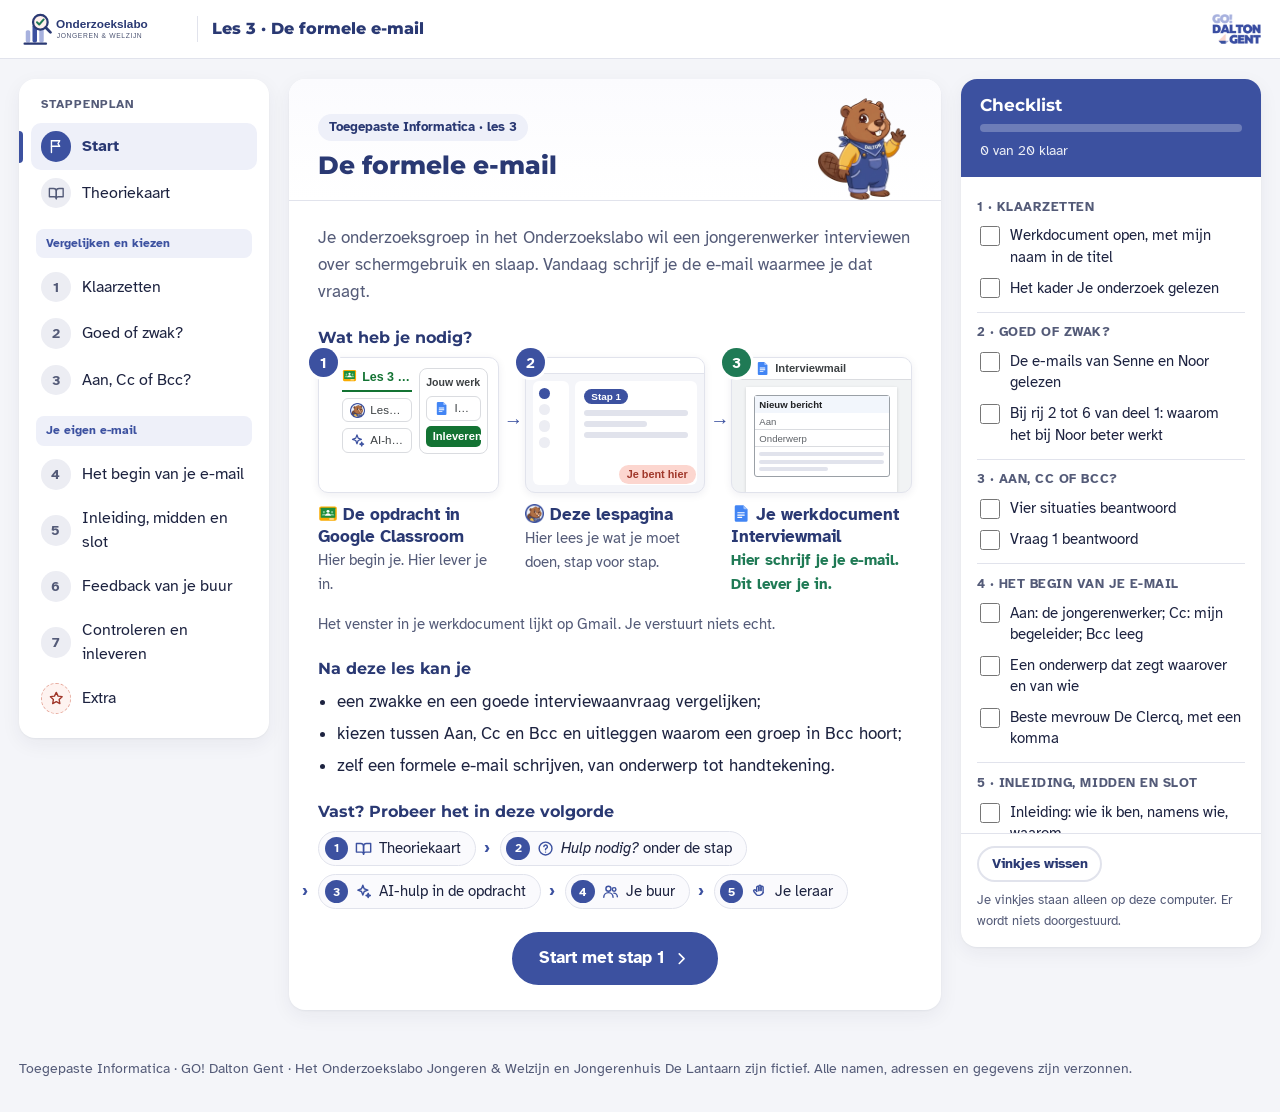
==== commit 85e760ef: "Werkdocument Interviewmail in de nieuwe huisstijl, zoals Stagemail Geen kopregel of Zo werk je; de v" ====
--- a/index.html
+++ b/index.html
@@ -284,7 +284,6 @@
             <h3><svg class="ic" aria-hidden="true"><use href="#i-list"/></svg> Wat moet je doen?</h3>
             <ol class="todo">
               <li>Klik in de opdracht rechts, onder <strong>Jouw werk</strong>, op je werkdocument <strong>Interviewmail</strong>. Het heeft jouw naam in de titel.</li>
-              <li>Vul bovenaan je <strong>naam</strong>, je <strong>klas</strong> en de <strong>datum</strong> in.</li>
               <li>Lees het kader <strong>Je onderzoek</strong>. Daar staan de mensen, hun adressen en wat je vraagt.</li>
             </ol>
           </div>
@@ -645,7 +644,6 @@
     <div class="cl-body">
       <div class="cl-group" data-step="1"><h3>1 · Klaarzetten</h3>
         <label class="cl-item"><input type="checkbox" id="c1a"><span>Werkdocument open, met mijn naam in de titel</span></label>
-        <label class="cl-item"><input type="checkbox" id="c1b"><span>Naam, klas en datum ingevuld</span></label>
         <label class="cl-item"><input type="checkbox" id="c1c"><span>Het kader Je onderzoek gelezen</span></label>
       </div>
       <div class="cl-group" data-step="2"><h3>2 · Goed of zwak?</h3>
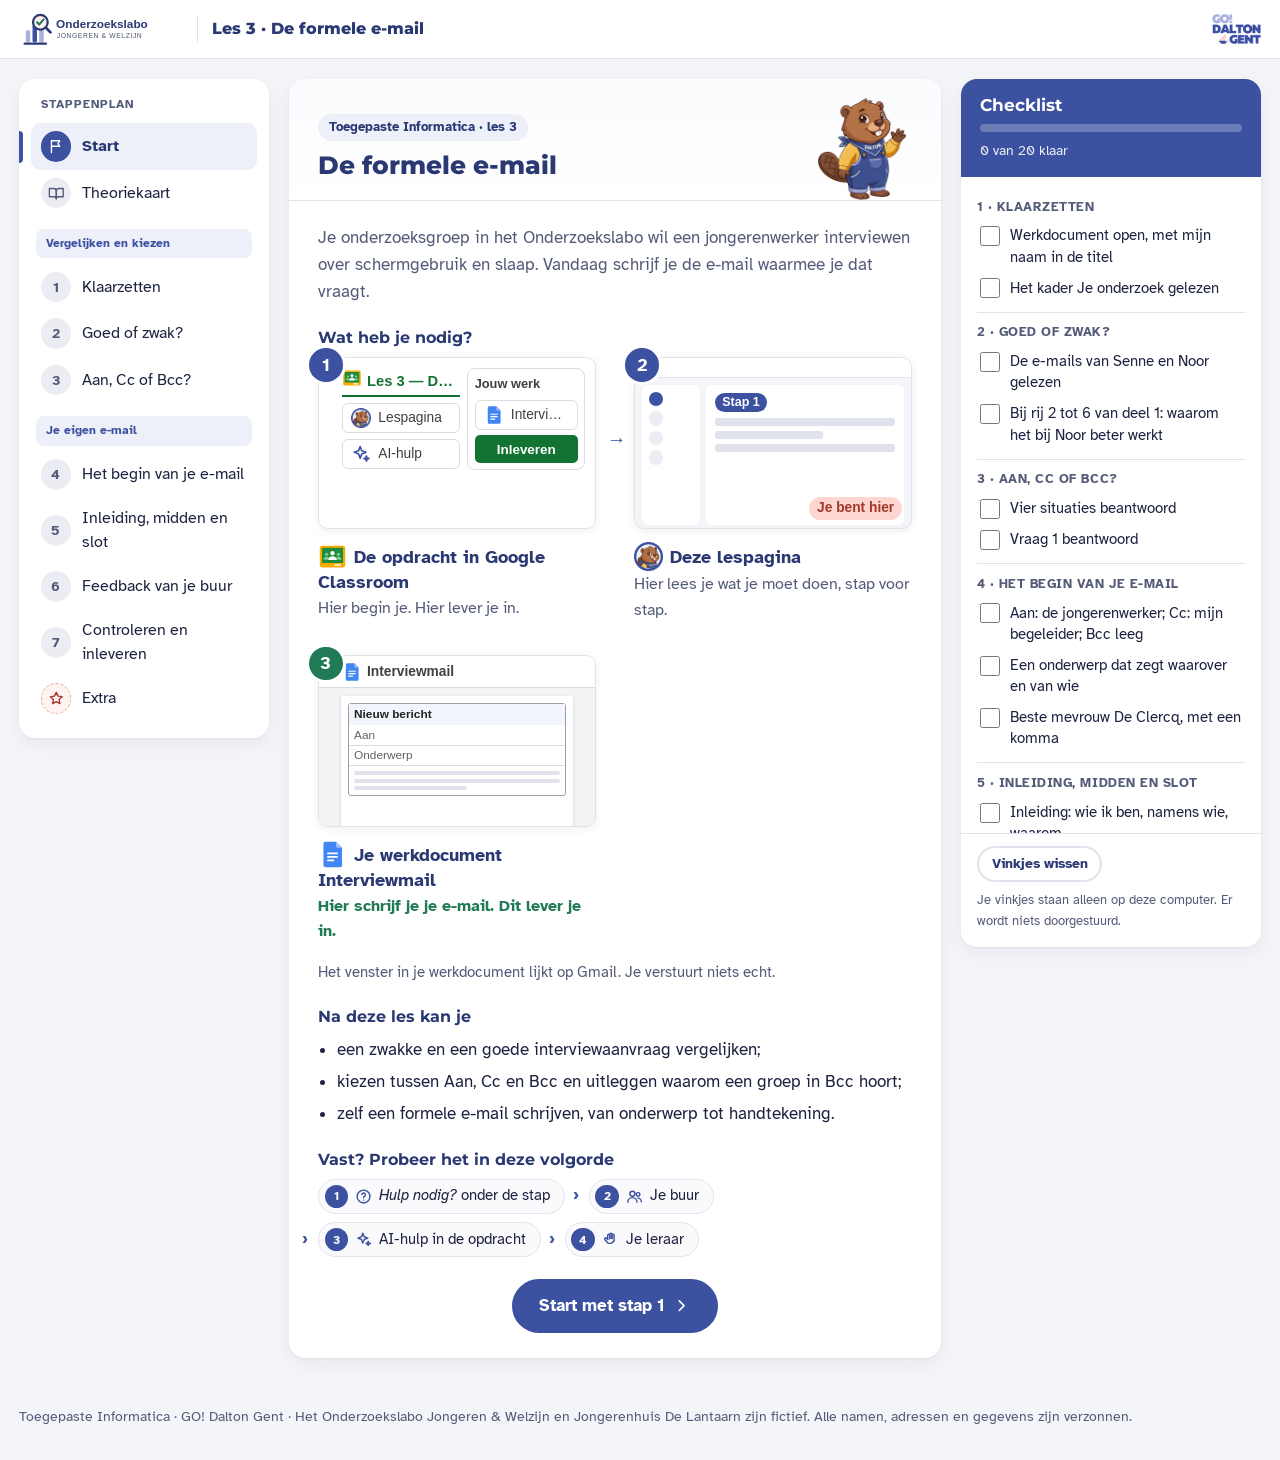
==== commit a8630968: "Startpagina groter, Inleveren in stap 7, kloktijden op dia 7 Bijgewerkt volgens de afspraken van 11 " ====
--- a/index.html
+++ b/index.html
@@ -140,10 +140,9 @@
 
           <h2 class="sec">Vast? Probeer het in deze volgorde</h2>
           <ol class="vast">
-            <li><svg class="ic" aria-hidden="true"><use href="#i-book"/></svg><span>Theoriekaart</span></li>
             <li><svg class="ic" aria-hidden="true"><use href="#i-help"/></svg><span><em>Hulp nodig?</em> onder de stap</span></li>
+            <li><svg class="ic" aria-hidden="true"><use href="#i-users"/></svg><span>Je buur</span></li>
             <li class="ai-hulp"><svg class="ic" aria-hidden="true"><use href="#i-spark"/></svg><span>AI-hulp in de opdracht</span></li>
-            <li><svg class="ic" aria-hidden="true"><use href="#i-users"/></svg><span>Je buur</span></li>
             <li><svg class="ic" aria-hidden="true"><use href="#i-hand"/></svg><span>Je leraar</span></li>
           </ol>
 
@@ -567,9 +566,12 @@
             <ol class="todo">
               <li>Loop de <strong>checklist</strong> na. Staat er nog iets open? Werk het eerst af.</li>
               <li>Beantwoord in <strong>deel 5</strong> de slotvraag.</li>
-              <li>Klik in de opdracht op <span class="ui">Inleveren</span>.</li>
+              <li>Klik bovenaan op het tabblad <strong class="met-logo"><img class="logo" src="assets/logos/classroom.svg" alt="">Google Classroom</strong>.</li>
+              <li>Klik rechts, bij <strong>Jouw werk</strong>, op <span class="ui">Inleveren</span> en bevestig.</li>
             </ol>
           </div>
+          <h3 class="vert-kop">Hier lever je in</h3>
+          <div class="mock mock-opdracht" role="img" aria-label="Tekening van de opdracht in Google Classroom. Rechts, bij Jouw werk, staat de knop Inleveren in een rood kader."><div class="mo-midden"><div class="mo-titel"><img class="logo" src="assets/logos/classroom.svg" alt="">Les 3 — De formele e-mail</div><div class="mo-chip"><img class="logo" src="assets/logos/lespagina.webp" alt=""><span>Lespagina</span></div><div class="mo-chip ai-hulp"><svg class="ic" aria-hidden="true"><use href="#i-spark"/></svg><span>AI-hulp</span></div></div><div class="mo-werk"><div class="mo-werk-kop">Jouw werk</div><div class="mo-chip"><img class="logo" src="assets/logos/docs.svg" alt=""><span>Interviewmail</span></div><div class="mo-knop wijs">Inleveren</div></div></div>
         </div>
         <footer class="card-nav">
           <button class="btn" type="button" data-goto="6"><svg class="ic" aria-hidden="true"><use href="#i-left"/></svg> Stap 6</button>
--- a/css/style.css
+++ b/css/style.css
@@ -22,6 +22,8 @@
 /* Atkinson tekent de nul met een schuine streep (lijkt op Ø). Cijfers daarom uit een systeemlettertype. */
 @font-face { font-family: "Atkinson"; src: local("Segoe UI"), local("SegoeUI"), local("Arial"), local("Helvetica"), local("Roboto"); font-weight: 400; unicode-range: U+0030-0039; }
 @font-face { font-family: "Atkinson"; src: local("Segoe UI Bold"), local("SegoeUI-Bold"), local("Arial Bold"), local("Arial-BoldMT"), local("Helvetica Bold"), local("Roboto Bold"); font-weight: 700; unicode-range: U+0030-0039; }
+/* ook schuin: anders wordt "16.30 uur" in een cursief citaat 16.3Ø (MW les 4, 13-10-2026) */
+@font-face { font-family: "Atkinson"; src: local("Segoe UI Italic"), local("SegoeUI-Italic"), local("Arial Italic"), local("Arial-ItalicMT"), local("Helvetica Oblique"), local("Helvetica-Oblique"), local("Roboto Italic"), local("Roboto-Italic"); font-weight: 400; font-style: italic; unicode-range: U+0030-0039; }
 @font-face { font-family: "Montserrat"; src: url("../assets/fonts/montserrat-heavy.woff2") format("woff2"); font-weight: 700 900; font-style: normal; font-display: swap; }
 
 :root {
@@ -504,3 +506,45 @@
   .mail-voet { padding: .1rem .8rem .5rem; }
   .bouwplan { margin-bottom: .8rem; font-size: .9rem; }
 }
+
+/* ==========================================================================
+   Startpagina groter (Jonas, 13-10-2026, na ORLO les 07: "Misschien dat de logo's en structuur toch groter
+   moet"; _afspraken/lespagina.md): grotere beelden en logo's; vier beelden staan in 2 x 2.
+   Uit het sjabloon, in MWW les 3 gezet op 14-10-2026.
+   ========================================================================== */
+.nodig .mock { height: 172px; }
+.nodig .mock .logo, .nodig .mock .ic { width: 1.25rem; height: 1.25rem; }
+.nodig .mo-chip { font-size: .86rem; gap: .45rem; padding: .2rem .5rem; }
+.nodig .mo-titel { font-size: .92rem; }
+.nodig .mo-werk-kop { font-size: .8rem; }
+.nodig .mo-knop { font-size: .84rem; padding: .2rem .5rem; }
+.nodig .md-balk { height: 32px; font-size: .86rem; }
+.nodig .md-rij { font-size: .86rem; padding: .4rem .7rem; }
+.nodig .mw-balk { height: 32px; font-size: .86rem; }
+.nodig .mw-venster { font-size: .74rem; }  /* MWW les 3: het venster Nieuw bericht groeit mee met het beeld */
+.nodig .ml-balk { height: 20px; }
+.nodig .ml-route span { width: .9rem; height: .9rem; }
+.nodig .ml-tag { font-size: .78rem; }
+.nodig .ml-lijn { height: 8px; }
+.nodig .ml-hier { font-size: .86rem; }
+.nodig-naam { font-size: 1.12rem; margin-top: .8rem; }
+.nodig-naam .logo { width: 1.6em; height: 1.6em; vertical-align: -.45em; margin-right: .45rem; }
+.nodig-uitleg { font-size: 1rem; }
+.nodig-item::before { width: 2.1rem; height: 2.1rem; font-size: 1.1rem; }
+.nodig-item + .nodig-item::after { top: 4.6rem; }
+/* drie of vier beelden in twee kolommen (vier: 2 x 2; drie: het derde links op de tweede rij), geen pijl vooraan
+   een rij (ORLO les 07 en 09, 13-10-2026) */
+.nodig, .nodig.vier { grid-template-columns: repeat(2, minmax(0, 1fr)); gap: 2rem 2.4rem; }
+.nodig .nodig-item + .nodig-item::after { left: -1.7rem; }
+.nodig .nodig-item:nth-child(odd)::after { content: none; }
+.nodig.vier .mock-opdracht { grid-template-columns: 1fr 1fr; gap: .45rem; }
+@media (max-width: 899px) {
+  .nodig, .nodig.vier { grid-template-columns: minmax(0, 1fr); }
+  .nodig .nodig-item + .nodig-item::after { content: "↓"; left: 50%; top: -1.6rem; }
+}
+
+/* een tekening in een stap (stap 7: Hier lever je in, uit MW les 4); .wijs = het rode kader */
+.wijs { box-shadow: 0 0 0 2px #fff, 0 0 0 5px #C5221F; position: relative; z-index: 1; }
+.vert-kop { font-size: .95rem; margin: 0 0 .5rem; color: var(--navy-deep); }
+.todo-box + .vert-kop { margin-top: 1.4rem; }
+.card-body > .mock-opdracht { max-width: 480px; }
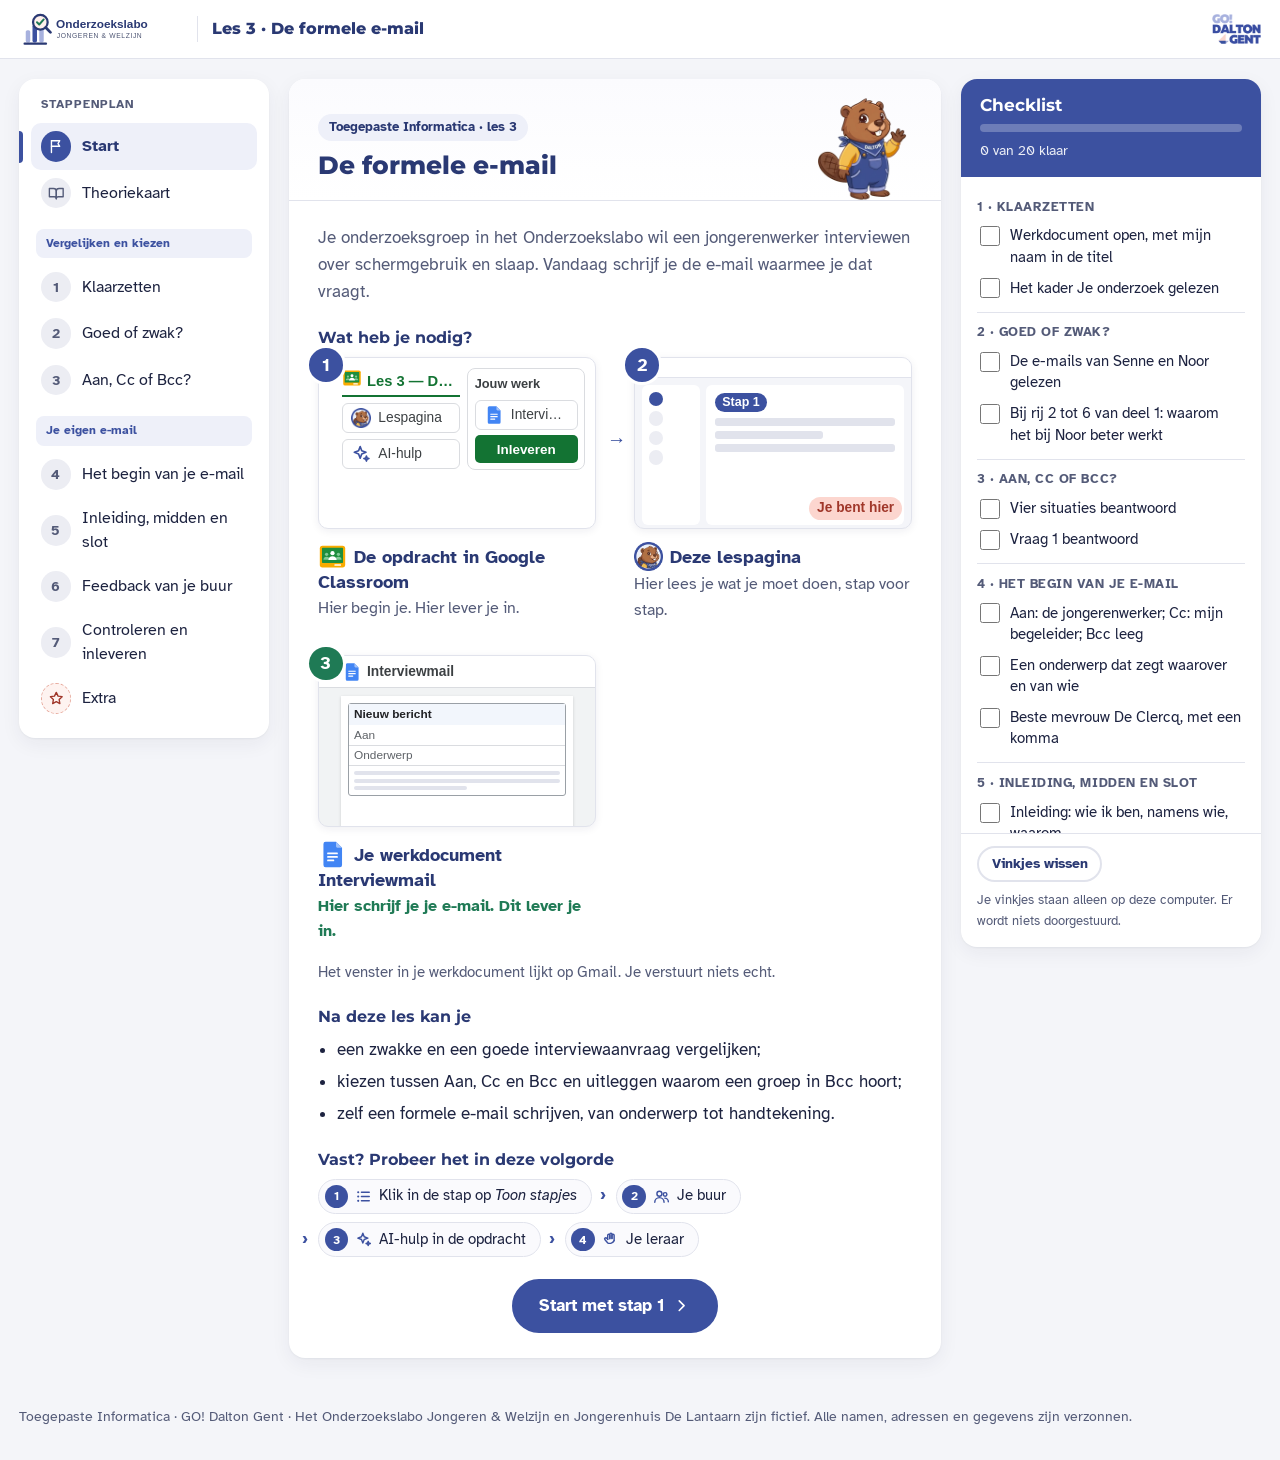
==== commit 2b2e3c92: "Stap voor stap / Kort, zoals MW les 3: stapjes met beelden, controledia en samen stap 1 - Wat moet j" ====
--- a/index.html
+++ b/index.html
@@ -7,7 +7,7 @@
   <link rel="icon" href="assets/logos/lespagina-icon.png" type="image/png">
   <link rel="stylesheet" href="css/style.css">
 </head>
-<body data-storage="labo_interviewmail_v1_" data-laatste-stap="7" data-ai-hulp="aan">
+<body data-storage="labo_interviewmail_v1_" data-modus-start="stap" data-laatste-stap="7" data-ai-hulp="aan">
 
 <!-- Pictogrammen: eenvoudige lijntekeningen, eigen werk. Gebruik: een svg met class "ic" en daarin use met href naar het symbool. -->
 <svg xmlns="http://www.w3.org/2000/svg" style="display:none">
@@ -140,7 +140,7 @@
 
           <h2 class="sec">Vast? Probeer het in deze volgorde</h2>
           <ol class="vast">
-            <li><svg class="ic" aria-hidden="true"><use href="#i-help"/></svg><span><em>Hulp nodig?</em> onder de stap</span></li>
+            <li><svg class="ic" aria-hidden="true"><use href="#i-list"/></svg><span>Klik in de stap op <em>Toon stapjes</em></span></li>
             <li><svg class="ic" aria-hidden="true"><use href="#i-users"/></svg><span>Je buur</span></li>
             <li class="ai-hulp"><svg class="ic" aria-hidden="true"><use href="#i-spark"/></svg><span>AI-hulp in de opdracht</span></li>
             <li><svg class="ic" aria-hidden="true"><use href="#i-hand"/></svg><span>Je leraar</span></li>
@@ -280,19 +280,24 @@
         <div class="card-body">
           <p class="intro">Je zet je werkdocument klaar. Daarin schrijf je vandaag alles.</p>
           <div class="todo-box">
-            <h3><svg class="ic" aria-hidden="true"><use href="#i-list"/></svg> Wat moet je doen?</h3>
-            <ol class="todo">
-              <li>Klik in de opdracht rechts, onder <strong>Jouw werk</strong>, op je werkdocument <strong>Interviewmail</strong>. Het heeft jouw naam in de titel.</li>
-              <li>Lees het kader <strong>Je onderzoek</strong>. Daar staan de mensen, hun adressen en wat je vraagt.</li>
+            <div class="todo-head"><h3><svg class="ic" aria-hidden="true"><use href="#i-list"/></svg> Wat moet je doen?</h3><div class="modus" role="group" aria-label="Hoe wil je de uitleg?"><button type="button" class="modus-btn" data-modus="stap" aria-pressed="true">Stap voor stap</button><button type="button" class="modus-btn" data-modus="kort" aria-pressed="false">Kort</button></div></div>
+            <ol class="doe">
+              <li><details class="stapjes" open><summary><span class="doe-tekst">Open je werkdocument <strong>Interviewmail</strong>.</span><span class="stapjes-knop" aria-hidden="true"></span></summary>
+                <ol class="klein">
+                  <li><p>Kijk in je opdracht in Google Classroom rechts, bij <strong>Jouw werk</strong>.</p><div class="mock mock-opdracht mini-mock" role="img" aria-label="Tekening van de opdracht in Google Classroom. Rechts het vak Jouw werk, in een rood kader."><div class="mo-midden"><div class="mo-titel"><img class="logo" src="assets/logos/classroom.svg" alt="">Les 3 — De formele e-mail</div><div class="mo-chip"><img class="logo" src="assets/logos/lespagina.webp" alt=""><span>Lespagina</span></div><div class="mo-chip ai-hulp"><svg class="ic" aria-hidden="true"><use href="#i-spark"/></svg><span>AI-hulp</span></div></div><div class="mo-werk wijs"><div class="mo-werk-kop">Jouw werk</div><div class="mo-chip"><img class="logo" src="assets/logos/docs.svg" alt=""><span>Interviewmail</span></div><div class="mo-knop">Inleveren</div></div></div></li>
+                  <li><p>Klik op <strong>Interviewmail</strong>. Jouw naam staat in de titel.</p><div class="mock mock-opdracht mini-mock" role="img" aria-label="Tekening van de opdracht. Bij Jouw werk staat Interviewmail in een rood kader."><div class="mo-midden"><div class="mo-titel"><img class="logo" src="assets/logos/classroom.svg" alt="">Les 3 — De formele e-mail</div><div class="mo-chip"><img class="logo" src="assets/logos/lespagina.webp" alt=""><span>Lespagina</span></div><div class="mo-chip ai-hulp"><svg class="ic" aria-hidden="true"><use href="#i-spark"/></svg><span>AI-hulp</span></div></div><div class="mo-werk"><div class="mo-werk-kop">Jouw werk</div><div class="mo-chip wijs"><img class="logo" src="assets/logos/docs.svg" alt=""><span>Interviewmail</span></div><div class="mo-knop">Inleveren</div></div></div></li>
+                  <li><p>Je werkdocument opent in een nieuw tabblad. Klik bovenaan op een tabblad om te wisselen.</p><div class="teken-tabs" role="img" aria-label="Tekening van de tabbladen bovenaan in Chrome: Google Classroom, Lespagina · Les 3 en Interviewmail. Interviewmail staat in een rood kader."><span class="tt-tab"><img class="logo" src="assets/logos/classroom.svg" alt="">Google Classroom</span><span class="tt-tab"><img class="logo" src="assets/logos/lespagina.webp" alt="">Lespagina · Les 3</span><span class="tt-tab actief wijs"><img class="logo" src="assets/logos/docs.svg" alt="">Interviewmail</span></div></li>
+                </ol>
+              </details></li>
+              <li><details class="stapjes" open><summary><span class="doe-tekst">Lees het kader <strong>Je onderzoek</strong>.</span><span class="stapjes-knop" aria-hidden="true"></span></summary>
+                <ol class="klein">
+                  <li><p>Scroll naar het kader <em>Je onderzoek</em>. Lees wie je interviewt en wie je begeleider is. Hun adressen staan erbij.</p><img class="mini" src="assets/stapjes/s1-je-onderzoek.png" alt="Het kader Je onderzoek. De jongerenwerker en de onderzoeksbegeleider, met hun adres, staan in een rood kader." loading="lazy"></li>
+                  <li><p>Lees ook wat je vraagt en tegen wanneer. Dat heb je nodig in stap 5.</p><img class="mini" src="assets/stapjes/s1-vraag.png" alt="Het kader Je onderzoek. Wat je vraagt, wat er met haar antwoorden gebeurt en tegen wanneer je een antwoord hoopt, staan in een rood kader." loading="lazy"></li>
+                </ol>
+              </details></li>
             </ol>
           </div>
-          <div class="tip"><svg class="ic" aria-hidden="true"><use href="#i-bulb"/></svg><p><strong>Twee tabbladen.</strong> Bovenaan in Chrome staan nu deze lespagina en je werkdocument. Klik op een tabblad om te wisselen.</p></div>
-          <details class="help"><summary><img class="mascotte-ico" src="assets/mascotte/dalton_hoofd.webp" alt="" width="28" height="28"> Hulp nodig?</summary>
-            <div class="help-body">
-              <p>Vind je je werkdocument niet? Kijk in de opdracht rechts, bij <em>Jouw werk</em>. Het heet <em>Interviewmail</em>, met jouw naam ervoor.</p>
-              <p>Is deze lespagina weg? Klik bovenaan op het andere tabblad.</p>
-            </div>
-          </details>
+          <div class="tip"><svg class="ic" aria-hidden="true"><use href="#i-bulb"/></svg><p><strong>Is de lespagina weg?</strong> Klik bovenaan in Chrome op het tabblad <em>Lespagina · Les 3</em>.</p></div>
         </div>
         <footer class="card-nav">
           <button class="btn" type="button" data-goto="start"><svg class="ic" aria-hidden="true"><use href="#i-left"/></svg> Start</button>
@@ -311,12 +316,23 @@
         <div class="card-body">
           <p class="intro">Senne en Noor vroegen allebei een interview aan. Wat doet Noor beter?</p>
           <div class="todo-box">
-            <h3><svg class="ic" aria-hidden="true"><use href="#i-list"/></svg> Wat moet je doen?</h3>
-            <ol class="todo">
-              <li>Lees hieronder de e-mail van Senne en die van Noor.</li>
-              <li>Ga naar <strong>deel 1</strong> van je werkdocument. Daar staat per onderdeel wat Senne en Noor schreven.</li>
-              <li>Rij 1, het onderwerp, is ook al verklaard: je leraar deed ze voor.</li>
-              <li>Schrijf bij <strong>rij 2 tot 6</strong> in de laatste kolom <strong>waarom</strong> het bij Noor beter werkt.</li>
+            <div class="todo-head"><h3><svg class="ic" aria-hidden="true"><use href="#i-list"/></svg> Wat moet je doen?</h3><div class="modus" role="group" aria-label="Hoe wil je de uitleg?"><button type="button" class="modus-btn" data-modus="stap" aria-pressed="true">Stap voor stap</button><button type="button" class="modus-btn" data-modus="kort" aria-pressed="false">Kort</button></div></div>
+            <ol class="doe">
+              <li><span class="doe-tekst">Lees hieronder de e-mails van Senne en Noor.</span><span class="sub">Noor schreef over een ander onderzoek, aan iemand anders dan jij. Kijk naar de opbouw, niet naar haar zinnen.</span></li>
+              <li><details class="stapjes" open><summary><span class="doe-tekst">Bekijk <strong>deel 1</strong> van je werkdocument.</span><span class="stapjes-knop" aria-hidden="true"></span></summary>
+                <ol class="klein">
+                  <li><p>Scroll in je werkdocument naar <strong>Deel 1</strong>. Rij 1, het onderwerp, staat er al: je leraar deed ze voor.</p><img class="mini" src="assets/stapjes/s2-deel1.png" alt="Deel 1 in het werkdocument. Rij 1, het onderwerp, is al ingevuld en staat in een rood kader." loading="lazy"></li>
+                </ol>
+              </details></li>
+              <li><details class="stapjes" open><summary><span class="doe-tekst">Schrijf bij <strong>rij 2 tot 6</strong> waarom het bij Noor beter werkt.</span><span class="stapjes-knop" aria-hidden="true"></span></summary>
+                <ol class="klein">
+                  <li><p>Klik in rij 2, in de laatste kolom. Schrijf waarom Noors aanspreking beter werkt.<span class="sub">Hoe begint Senne, en hoe begint Noor?</span></p><img class="mini" src="assets/stapjes/s2-rij2.png" alt="Deel 1, rij 2 aanspreking: het lege vak in de laatste kolom staat in een rood kader." loading="lazy"></li>
+                  <li><p>Doe hetzelfde in rij 3, de inleiding.<span class="sub">Weet de ontvanger wie er mailt, en namens wie?</span></p><img class="mini" src="assets/stapjes/s2-rij3.png" alt="Deel 1, rij 3 inleiding: het lege vak in de laatste kolom staat in een rood kader." loading="lazy"></li>
+                  <li><p>Doe hetzelfde in rij 4, het midden.<span class="sub">Weet de ontvanger hoe lang, wanneer en waar? Weet hij wat er met zijn antwoorden gebeurt?</span></p><img class="mini" src="assets/stapjes/s2-rij4.png" alt="Deel 1, rij 4 midden: het lege vak in de laatste kolom staat in een rood kader." loading="lazy"></li>
+                  <li><p>Doe hetzelfde in rij 5, het slot.<span class="sub">Zegt de schrijver tegen wanneer hij een antwoord hoopt? Bedankt hij?</span></p><img class="mini" src="assets/stapjes/s2-rij5.png" alt="Deel 1, rij 5 slot: het lege vak in de laatste kolom staat in een rood kader." loading="lazy"></li>
+                  <li><p>Doe hetzelfde in rij 6, de slotgroet en de handtekening.<span class="sub">Hoe sluiten ze af, en wat staat eronder?</span></p><img class="mini" src="assets/stapjes/s2-rij6.png" alt="Deel 1, rij 6 slotgroet en handtekening: het lege vak in de laatste kolom staat in een rood kader." loading="lazy"></li>
+                </ol>
+              </details></li>
             </ol>
           </div>
           <p class="mail-naam">De e-mail van Senne</p>
@@ -348,19 +364,7 @@
             </div>
             <div class="mail-voet"><span class="mail-knop">Verzenden</span></div>
           </div>
-          <div class="tip"><svg class="ic" aria-hidden="true"><use href="#i-bulb"/></svg><p><strong>Kijk naar de opbouw, niet naar de zinnen.</strong> Noor schreef over een ander onderzoek en aan iemand anders dan jij.</p></div>
-          <details class="help"><summary><img class="mascotte-ico" src="assets/mascotte/dalton_hoofd.webp" alt="" width="28" height="28"> Hulp nodig? Waar moet je kijken?</summary>
-            <div class="help-body">
-              <ul>
-                <li><strong>Aanspreking</strong>: hoe begint Senne, en hoe begint Noor?</li>
-                <li><strong>Inleiding</strong>: weet de ontvanger wie er mailt en namens wie?</li>
-                <li><strong>Midden</strong>: weet de ontvanger hoe lang, wanneer en waar? Weet hij wat er met zijn antwoorden gebeurt?</li>
-                <li><strong>Slot</strong>: zegt de schrijver tegen wanneer hij een antwoord hoopt? Bedankt hij?</li>
-                <li><strong>Slotgroet</strong>: hoe sluiten ze af, en wat staat er onder?</li>
-              </ul>
-              <p>Kijk ook op de theoriekaart, bij <em>Veelgemaakte fouten</em>.</p>
-            </div>
-          </details>
+          <div class="tip"><svg class="ic" aria-hidden="true"><use href="#i-bulb"/></svg><p><strong>Schrijf je alleen wat Noor schreef?</strong> Zeg ook waarom het beter werkt: wat weet de ontvanger bij Noor wel, en bij Senne niet?</p></div>
         </div>
         <footer class="card-nav">
           <button class="btn" type="button" data-goto="1"><svg class="ic" aria-hidden="true"><use href="#i-left"/></svg> Stap 1</button>
@@ -384,19 +388,23 @@
             <div class="ccb-vak"><span class="ccb-naam">Bcc</span><span>Leest mee. Niemand ziet dit adres.</span></div>
           </div>
           <div class="todo-box">
-            <h3><svg class="ic" aria-hidden="true"><use href="#i-list"/></svg> Wat moet je doen?</h3>
-            <ol class="todo">
-              <li>Ga naar <strong>deel 2</strong> van je werkdocument.</li>
-              <li>Schrijf bij elk van de <strong>vier situaties</strong> Aan, Cc of Bcc.</li>
-              <li>Beantwoord <strong>vraag 1</strong>: waarom zet je de 24 leerlingen niet in Cc?</li>
+            <div class="todo-head"><h3><svg class="ic" aria-hidden="true"><use href="#i-list"/></svg> Wat moet je doen?</h3><div class="modus" role="group" aria-label="Hoe wil je de uitleg?"><button type="button" class="modus-btn" data-modus="stap" aria-pressed="true">Stap voor stap</button><button type="button" class="modus-btn" data-modus="kort" aria-pressed="false">Kort</button></div></div>
+            <ol class="doe">
+              <li><details class="stapjes" open><summary><span class="doe-tekst">Schrijf bij elke situatie <strong>Aan</strong>, <strong>Cc</strong> of <strong>Bcc</strong>.</span><span class="stapjes-knop" aria-hidden="true"></span></summary>
+                <ol class="klein">
+                  <li><p>Scroll naar <strong>Deel 2</strong>. Lees situatie a.</p><img class="mini" src="assets/stapjes/s3-situatie-a.png" alt="Deel 2: de vier situaties. Het lege vak rechts van situatie a staat in een rood kader." loading="lazy"></li>
+                  <li><p>Klik rechts in het vak. Typ <strong>Aan</strong>, <strong>Cc</strong> of <strong>Bcc</strong>.<span class="sub">Moet die persoon antwoorden? Dan is het Aan. Leest die alleen mee? Dan is het Cc of Bcc.</span></p></li>
+                  <li><p>Doe hetzelfde voor situatie b, c en d.</p><img class="mini" src="assets/stapjes/s3-situaties-bcd.png" alt="Situatie b, c en d, met de lege vakken rechts in een rood kader." loading="lazy"></li>
+                </ol>
+              </details></li>
+              <li><details class="stapjes" open><summary><span class="doe-tekst">Beantwoord <strong>vraag 1</strong>.</span><span class="stapjes-knop" aria-hidden="true"></span></summary>
+                <ol class="klein">
+                  <li><p>Lees vraag 1. Klik in het vak eronder en typ je antwoord.<span class="sub">Denk aan les 2: je schreef <em>respondent-02</em> in plaats van een naam. Een e-mailadres is ook een persoonsgegeven.</span></p><img class="mini" src="assets/stapjes/s3-vraag1.png" alt="Vraag 1 met het vak voor je antwoord, in een rood kader." loading="lazy"></li>
+                </ol>
+              </details></li>
             </ol>
           </div>
-          <details class="help"><summary><img class="mascotte-ico" src="assets/mascotte/dalton_hoofd.webp" alt="" width="28" height="28"> Hulp nodig?</summary>
-            <div class="help-body">
-              <p>Vraag je bij elke persoon af: moet die antwoorden? Dan is het <strong>Aan</strong>. Alleen meelezen? Dan is het <strong>Cc</strong> of <strong>Bcc</strong>. Mogen de anderen dit adres zien?</p>
-              <p>Bij vraag 1: denk aan les 2. Je schreef <em>respondent-02</em> in plaats van een naam. Een e-mailadres is ook een persoonsgegeven.</p>
-            </div>
-          </details>
+          <div class="tip"><svg class="ic" aria-hidden="true"><use href="#i-bulb"/></svg><p><strong>Twijfel je tussen Cc en Bcc?</strong> Mag iedereen het adres zien? Dan is het Cc. Mag niemand het zien? Dan is het Bcc.</p></div>
         </div>
         <footer class="card-nav">
           <button class="btn" type="button" data-goto="2"><svg class="ic" aria-hidden="true"><use href="#i-left"/></svg> Stap 2</button>
@@ -413,25 +421,42 @@
           <h2 id="h-4">Het begin van je e-mail</h2>
         </header>
         <div class="card-body">
-          <p class="intro">Nu schrijf je zelf de interviewaanvraag aan mevrouw De Clercq van Jongerenhuis De Lantaarn. Je begint bovenaan in het venster.</p>
+          <div class="intro-casus">
+            <p class="intro">Nu schrijf je zelf de interviewaanvraag aan mevrouw De Clercq van Jongerenhuis De Lantaarn. Je begint bovenaan in het venster.</p>
+            <figure><img src="assets/beelden/declercq.webp" alt="Tekening: mevrouw De Clercq leest een e-mail op haar laptop." width="800" height="706"><figcaption>Gemaakt met AI</figcaption></figure>
+          </div>
           <div class="todo-box">
-            <h3><svg class="ic" aria-hidden="true"><use href="#i-list"/></svg> Wat moet je doen?</h3>
-            <ol class="todo">
-              <li>Ga naar <strong>deel 3</strong> van je werkdocument: het venster <em>Nieuw bericht</em>.</li>
-              <li>Klik in het vak naast <strong>Aan</strong>. Typ het adres van de jongerenwerker. Het staat in het kader <em>Je onderzoek</em>.</li>
-              <li>Typ naast <strong>Cc</strong> het adres van je onderzoeksbegeleider. Laat <strong>Bcc</strong> leeg.</li>
-              <li>Typ naast <strong>Onderwerp</strong> in een paar woorden waarover je e-mail gaat en van wie hij komt.</li>
-              <li>Schrijf naast <em>aanspreking</em>: <strong>Beste mevrouw De Clercq,</strong></li>
+            <div class="todo-head"><h3><svg class="ic" aria-hidden="true"><use href="#i-list"/></svg> Wat moet je doen?</h3><div class="modus" role="group" aria-label="Hoe wil je de uitleg?"><button type="button" class="modus-btn" data-modus="stap" aria-pressed="true">Stap voor stap</button><button type="button" class="modus-btn" data-modus="kort" aria-pressed="false">Kort</button></div></div>
+            <ol class="doe">
+              <li><details class="stapjes" open><summary><span class="doe-tekst">Ga naar <strong>deel 3</strong>: het venster <em>Nieuw bericht</em>.</span><span class="stapjes-knop" aria-hidden="true"></span></summary>
+                <ol class="klein">
+                  <li><p>Scroll naar <strong>Deel 3</strong>. Daar staat een venster zoals in Gmail.</p><img class="mini" src="assets/stapjes/s4-venster.png" alt="Het venster Nieuw bericht in deel 3, met de vakken Aan, Cc, Bcc en Onderwerp." loading="lazy"></li>
+                </ol>
+              </details></li>
+              <li><details class="stapjes" open><summary><span class="doe-tekst">Typ naast <strong>Aan</strong> het adres van mevrouw De Clercq.</span><span class="stapjes-knop" aria-hidden="true"></span></summary>
+                <ol class="klein">
+                  <li><p>Zoek haar adres in het kader <em>Je onderzoek</em>, bovenaan je werkdocument.</p><img class="mini" src="assets/stapjes/s4-adres.png" alt="Het kader Je onderzoek. Het adres van mevrouw De Clercq staat in een rood kader." loading="lazy"></li>
+                  <li><p>Klik in het vak naast <strong>Aan</strong>. Typ het adres.<span class="sub">Typ letter voor letter. Eén fout en je e-mail komt niet aan.</span></p><img class="mini" src="assets/stapjes/s4-aan.png" alt="Het venster Nieuw bericht. Het vak Aan staat in een rood kader." loading="lazy"></li>
+                </ol>
+              </details></li>
+              <li><details class="stapjes" open><summary><span class="doe-tekst">Typ naast <strong>Cc</strong> het adres van je onderzoeksbegeleider. Laat <strong>Bcc</strong> leeg.</span><span class="stapjes-knop" aria-hidden="true"></span></summary>
+                <ol class="klein">
+                  <li><p>Klik in het vak naast <strong>Cc</strong>. Typ het adres van mevrouw Coppens.<span class="sub">Het adres staat ook in het kader <em>Je onderzoek</em>. Je begeleider leest mee, maar moet niets doen.</span></p><img class="mini" src="assets/stapjes/s4-cc.png" alt="Het venster Nieuw bericht. Het vak Cc staat in een rood kader." loading="lazy"></li>
+                </ol>
+              </details></li>
+              <li><details class="stapjes" open><summary><span class="doe-tekst">Typ naast <strong>Onderwerp</strong> waarover je e-mail gaat en van wie hij komt.</span><span class="stapjes-knop" aria-hidden="true"></span></summary>
+                <ol class="klein">
+                  <li><p>Klik in het vak naast <strong>Onderwerp</strong>. Typ in een paar woorden waarover je mailt en van wie de e-mail komt.<span class="sub">Kijk naar rij 1 in deel 1: zo deed Noor het, voor haar onderzoek.</span></p><img class="mini" src="assets/stapjes/s4-onderwerp.png" alt="Het venster Nieuw bericht. Het vak Onderwerp staat in een rood kader." loading="lazy"></li>
+                </ol>
+              </details></li>
+              <li><details class="stapjes" open><summary><span class="doe-tekst">Schrijf de aanspreking.</span><span class="stapjes-knop" aria-hidden="true"></span></summary>
+                <ol class="klein">
+                  <li><p>Klik naast <em>aanspreking</em>. Typ: <strong>Beste mevrouw De Clercq,</strong><span class="sub">Met een komma. Je kent haar niet: dus geen voornaam. Heel officieel mag ook: <em>Geachte mevrouw De Clercq,</em></span></p><img class="mini" src="assets/stapjes/s4-aanspreking.png" alt="Het venster Nieuw bericht. De regel aanspreking staat in een rood kader." loading="lazy"></li>
+                </ol>
+              </details></li>
             </ol>
           </div>
-          <div class="tip"><svg class="ic" aria-hidden="true"><use href="#i-bulb"/></svg><p><strong>Een goed onderwerp</strong> zegt waarover het gaat en van wie het komt. Kijk naar rij 1 in deel 1 en maak er een onderwerp van voor jouw onderzoek.</p></div>
-          <details class="help"><summary><img class="mascotte-ico" src="assets/mascotte/dalton_hoofd.webp" alt="" width="28" height="28"> Hulp nodig?</summary>
-            <div class="help-body">
-              <p>Typ het adres letter voor letter over. Eén fout en je e-mail komt niet aan.</p>
-              <p>Waarom Cc? Je onderzoeksbegeleider leest mee, maar moet niets doen. Kijk op de theoriekaart bij <em>Aan, Cc of Bcc?</em></p>
-              <p>Waarom geen voornaam? Je kent mevrouw De Clercq niet. Daarom schrijf je <em>Beste mevrouw De Clercq,</em> — met een komma achteraan. Heel officieel mag ook: <em>Geachte mevrouw De Clercq,</em></p>
-            </div>
-          </details>
+          <div class="tip"><svg class="ic" aria-hidden="true"><use href="#i-bulb"/></svg><p><strong>Staat er alleen <em>interview</em> in je onderwerp?</strong> Zeg ook waarover het gaat en van wie het komt. Kijk naar rij 1 in deel 1.</p></div>
         </div>
         <footer class="card-nav">
           <button class="btn" type="button" data-goto="3"><svg class="ic" aria-hidden="true"><use href="#i-left"/></svg> Stap 3</button>
@@ -457,27 +482,34 @@
             <li><span class="bp-naam">handtekening</span><span class="bp-tekst">naam, klas, Onderzoekslabo, school</span></li>
           </ol>
           <div class="todo-box">
-            <h3><svg class="ic" aria-hidden="true"><use href="#i-list"/></svg> Wat moet je doen?</h3>
-            <ol class="todo">
-              <li>Schrijf in het venster naast <em>inleiding</em> wie je bent, namens wie je mailt en waarom.</li>
-              <li>Schrijf naast <em>midden</em> je vraag. Gebruik de feiten uit het kader <em>Je onderzoek</em>.</li>
-              <li>Schrijf naast <em>slot</em> tegen wanneer je een antwoord hoopt. Bedank haar.</li>
-              <li>Schrijf naast <em>slotgroet</em> <strong>Met vriendelijke groeten,</strong> en naast <em>handtekening</em> je naam, je klas, het Onderzoekslabo en je school.</li>
+            <div class="todo-head"><h3><svg class="ic" aria-hidden="true"><use href="#i-list"/></svg> Wat moet je doen?</h3><div class="modus" role="group" aria-label="Hoe wil je de uitleg?"><button type="button" class="modus-btn" data-modus="stap" aria-pressed="true">Stap voor stap</button><button type="button" class="modus-btn" data-modus="kort" aria-pressed="false">Kort</button></div></div>
+            <ol class="doe">
+              <li><details class="stapjes" open><summary><span class="doe-tekst">Schrijf je inleiding.</span><span class="stapjes-knop" aria-hidden="true"></span></summary>
+                <ol class="klein">
+                  <li><p>Klik naast <em>inleiding</em>. Schrijf wie je bent, namens wie je mailt en waarom.<span class="sub">Begin zo, en maak de zinnen af: <em>Mijn naam is … en ik zit in … van GO! Dalton Gent. Samen met mijn onderzoeksgroep onderzoek ik … namens het Onderzoekslabo Jongeren &amp; Welzijn.</em></span></p><img class="mini" src="assets/stapjes/s5-inleiding.png" alt="Het bericht in het venster. De regel inleiding staat in een rood kader." loading="lazy"></li>
+                </ol>
+              </details></li>
+              <li><details class="stapjes" open><summary><span class="doe-tekst">Schrijf je vraag in het midden.</span><span class="stapjes-knop" aria-hidden="true"></span></summary>
+                <ol class="klein">
+                  <li><p>Zoek in het kader <em>Je onderzoek</em> wat je vraagt.</p><img class="mini" src="assets/stapjes/s1-vraag.png" alt="Het kader Je onderzoek. Wat je vraagt, wat er met haar antwoorden gebeurt en tegen wanneer je een antwoord hoopt, staan in een rood kader." loading="lazy"></li>
+                  <li><p>Klik naast <em>midden</em>. Vraag of je haar mag interviewen: hoe lang, wanneer en waar.<span class="sub">Bijvoorbeeld: <em>Mag ik u daarover interviewen? Het interview duurt ongeveer …</em></span></p><img class="mini" src="assets/stapjes/s5-midden.png" alt="Het bericht in het venster. De regel midden staat in een rood kader." loading="lazy"></li>
+                  <li><p>Schrijf erachter wat er met haar antwoorden gebeurt.<span class="sub">Bijvoorbeeld: <em>Uw naam komt niet in ons verslag. …</em></span></p></li>
+                </ol>
+              </details></li>
+              <li><details class="stapjes" open><summary><span class="doe-tekst">Schrijf je slot.</span><span class="stapjes-knop" aria-hidden="true"></span></summary>
+                <ol class="klein">
+                  <li><p>Klik naast <em>slot</em>. Schrijf tegen wanneer je een antwoord hoopt, en bedank haar.<span class="sub">Bijvoorbeeld: <em>Kan u mij vóór … laten weten welk moment past? Alvast bedankt …</em></span></p><img class="mini" src="assets/stapjes/s5-slot.png" alt="Het bericht in het venster. De regel slot staat in een rood kader." loading="lazy"></li>
+                </ol>
+              </details></li>
+              <li><details class="stapjes" open><summary><span class="doe-tekst">Sluit af met een slotgroet en je handtekening.</span><span class="stapjes-knop" aria-hidden="true"></span></summary>
+                <ol class="klein">
+                  <li><p>Klik naast <em>slotgroet</em>. Typ: <strong>Met vriendelijke groeten,</strong></p><img class="mini" src="assets/stapjes/s5-slotgroet.png" alt="Het bericht in het venster. De regels slotgroet en handtekening staan in een rood kader." loading="lazy"></li>
+                  <li><p>Typ naast <em>handtekening</em> je naam, je klas, het Onderzoekslabo en je school.<span class="sub">Elk op een eigen regel, zoals bij Noor.</span></p></li>
+                </ol>
+              </details></li>
             </ol>
           </div>
-          <div class="tip warn"><svg class="ic" aria-hidden="true"><use href="#i-alert"/></svg><p><strong>Schrijf u en uw, niet je en jij.</strong> Je kent mevrouw De Clercq niet. Dus: <em>Mag ik u interviewen?</em></p></div>
-          <details class="help"><summary><img class="mascotte-ico" src="assets/mascotte/dalton_hoofd.webp" alt="" width="28" height="28"> Hulp nodig? Zinnen om mee te beginnen</summary>
-            <div class="help-body">
-              <ul>
-                <li><em>Mijn naam is … en ik zit in … van GO! Dalton Gent.</em></li>
-                <li><em>Samen met mijn onderzoeksgroep onderzoek ik … namens het Onderzoekslabo Jongeren &amp; Welzijn.</em></li>
-                <li><em>Mag ik u daarover interviewen? Het interview duurt ongeveer …</em></li>
-                <li><em>Uw naam komt niet in ons verslag. …</em></li>
-                <li><em>Kan u mij vóór … laten weten welk moment past? Alvast bedankt …</em></li>
-              </ul>
-              <p>Maak de zinnen af met je eigen woorden. Begin elke alinea tegen de linkerkant.</p>
-            </div>
-          </details>
+          <div class="tip warn"><svg class="ic" aria-hidden="true"><use href="#i-alert"/></svg><p><strong>Schreef je <em>je</em> of <em>jij</em>?</strong> Verander het in <em>u</em> of <em>uw</em>. Je kent mevrouw De Clercq niet.</p></div>
         </div>
         <footer class="card-nav">
           <button class="btn" type="button" data-goto="4"><svg class="ic" aria-hidden="true"><use href="#i-left"/></svg> Stap 4</button>
@@ -494,24 +526,32 @@
           <h2 id="h-6">Feedback van je buur</h2>
         </header>
         <div class="card-body">
-          <p class="intro">Een testlezer ziet sneller wat beter kan. Daarom leest je buur je e-mail eerst na, met de checklist in deel 4. Daarna doe jij hetzelfde voor je buur.</p>
+          <p class="intro">Een testlezer ziet sneller wat beter kan. Daarom leest je buur je e-mail eerst na, met de tabel in deel 4. Daarna doe jij hetzelfde voor je buur.</p>
           <div class="todo-box">
-            <h3><svg class="ic" aria-hidden="true"><use href="#i-list"/></svg> Wat moet je doen?</h3>
-            <ol class="todo">
-              <li>Laat je buur je e-mail lezen op jouw scherm.</li>
-              <li>Je buur kruist in <strong>deel 4</strong> aan wat klopt.</li>
-              <li>Je buur schrijft <strong>één top</strong> en <strong>één tip</strong> op.</li>
-              <li>Pas minstens één ding aan in je e-mail. Schrijf op wat je aanpaste.</li>
-              <li>Lees nu de e-mail van je buur na met de checklist.</li>
+            <div class="todo-head"><h3><svg class="ic" aria-hidden="true"><use href="#i-list"/></svg> Wat moet je doen?</h3><div class="modus" role="group" aria-label="Hoe wil je de uitleg?"><button type="button" class="modus-btn" data-modus="stap" aria-pressed="true">Stap voor stap</button><button type="button" class="modus-btn" data-modus="kort" aria-pressed="false">Kort</button></div></div>
+            <ol class="doe">
+              <li><span class="doe-tekst">Laat je buur je e-mail lezen op jouw scherm.</span><span class="sub">Is er geen buur om mee te werken? Zeg het aan je leraar.</span></li>
+              <li><details class="stapjes" open><summary><span class="doe-tekst">Je buur kruist in <strong>deel 4</strong> aan wat klopt.</span><span class="stapjes-knop" aria-hidden="true"></span></summary>
+                <ol class="klein">
+                  <li><p>Scroll naar <strong>Deel 4</strong>.</p><img class="mini" src="assets/stapjes/s6-deel4.png" alt="Deel 4 Feedback van je buur: een tabel. Links een leeg vak, in het midden wat moet kloppen, rechts de punten." loading="lazy"></li>
+                  <li><p>Klopt een zin? Je buur klikt in het vak ervoor en typt <strong>x</strong>.</p><img class="mini" src="assets/stapjes/s6-kruis.png" alt="Deel 4: in het vak voor de eerste zin staat nu een x, in een rood kader." loading="lazy"></li>
+                </ol>
+              </details></li>
+              <li><details class="stapjes" open><summary><span class="doe-tekst">Je buur schrijft een <strong>top</strong> en een <strong>tip</strong>.</span><span class="stapjes-knop" aria-hidden="true"></span></summary>
+                <ol class="klein">
+                  <li><p>Je buur klikt in het vak onder <em>Dit is goed</em> en typt een top.</p><img class="mini" src="assets/stapjes/s6-top.png" alt="Deel 4: de vraag Dit is goed met het vak eronder, in een rood kader." loading="lazy"></li>
+                  <li><p>Je buur klikt in het vak onder <em>Dit kan beter</em> en typt een tip.<span class="sub">Een goede tip zegt wat beter kan: <em>Je zegt niet tegen wanneer je een antwoord wil.</em> Niet alleen: <em>Goed zo!</em></span></p><img class="mini" src="assets/stapjes/s6-tip.png" alt="Deel 4: de vraag Dit kan beter met het vak eronder, in een rood kader." loading="lazy"></li>
+                </ol>
+              </details></li>
+              <li><details class="stapjes" open><summary><span class="doe-tekst">Pas minstens één ding aan in je e-mail.</span><span class="stapjes-knop" aria-hidden="true"></span></summary>
+                <ol class="klein">
+                  <li><p>Pas je e-mail aan. Schrijf onder <em>Wat heb ik aangepast?</em> wat je veranderde.</p><img class="mini" src="assets/stapjes/s6-aangepast.png" alt="Deel 4: de vraag Wat heb ik aangepast? met het vak eronder, in een rood kader." loading="lazy"></li>
+                </ol>
+              </details></li>
+              <li><span class="doe-tekst">Wissel: lees nu de e-mail van je buur na, met deel 4 in het werkdocument van je buur.</span></li>
             </ol>
           </div>
-          <details class="help"><summary><img class="mascotte-ico" src="assets/mascotte/dalton_hoofd.webp" alt="" width="28" height="28"> Hulp nodig?</summary>
-            <div class="help-body">
-              <p>Is je buur nog niet klaar? Lees dan eerst zelf je e-mail na met de checklist in deel 4.</p>
-              <p>Een goede tip zegt <strong>wat</strong> beter kan: <em>Je zegt niet tegen wanneer je een antwoord wil.</em> Niet alleen: <em>Goed zo!</em></p>
-              <p>Is er geen buur om mee te werken? Zeg het aan je leraar.</p>
-            </div>
-          </details>
+          <div class="tip"><svg class="ic" aria-hidden="true"><use href="#i-bulb"/></svg><p><strong>Is je buur nog niet klaar?</strong> Lees dan eerst zelf je e-mail na, met de tabel in deel 4.</p></div>
         </div>
         <footer class="card-nav">
           <button class="btn" type="button" data-goto="5"><svg class="ic" aria-hidden="true"><use href="#i-left"/></svg> Stap 5</button>
@@ -562,12 +602,20 @@
             </div>
           </div>
           <div class="todo-box">
-            <h3><svg class="ic" aria-hidden="true"><use href="#i-list"/></svg> Wat moet je doen?</h3>
-            <ol class="todo">
-              <li>Loop de <strong>checklist</strong> na. Staat er nog iets open? Werk het eerst af.</li>
-              <li>Beantwoord in <strong>deel 5</strong> de slotvraag.</li>
-              <li>Klik bovenaan op het tabblad <strong class="met-logo"><img class="logo" src="assets/logos/classroom.svg" alt="">Google Classroom</strong>.</li>
-              <li>Klik rechts, bij <strong>Jouw werk</strong>, op <span class="ui">Inleveren</span> en bevestig.</li>
+            <div class="todo-head"><h3><svg class="ic" aria-hidden="true"><use href="#i-list"/></svg> Wat moet je doen?</h3><div class="modus" role="group" aria-label="Hoe wil je de uitleg?"><button type="button" class="modus-btn" data-modus="stap" aria-pressed="true">Stap voor stap</button><button type="button" class="modus-btn" data-modus="kort" aria-pressed="false">Kort</button></div></div>
+            <ol class="doe">
+              <li><span class="doe-tekst">Loop de <strong>checklist</strong> na. Staat er nog iets open? Werk het eerst af.</span></li>
+              <li><details class="stapjes" open><summary><span class="doe-tekst">Beantwoord in <strong>deel 5</strong> de slotvraag.</span><span class="stapjes-knop" aria-hidden="true"></span></summary>
+                <ol class="klein">
+                  <li><p>Scroll naar <strong>Deel 5</strong>. Klik in het vak en typ je antwoord.</p><img class="mini" src="assets/stapjes/s7-deel5.png" alt="Deel 5 Slotvraag: de vraag met het vak eronder, in een rood kader." loading="lazy"></li>
+                </ol>
+              </details></li>
+              <li><details class="stapjes" open><summary><span class="doe-tekst">Lever in.</span><span class="stapjes-knop" aria-hidden="true"></span></summary>
+                <ol class="klein">
+                  <li><p>Klik bovenaan op het tabblad <strong class="met-logo"><img class="logo" src="assets/logos/classroom.svg" alt="">Google Classroom</strong>.</p><div class="teken-tabs" role="img" aria-label="Tekening van de tabbladen bovenaan in Chrome. Het tabblad Google Classroom staat in een rood kader."><span class="tt-tab wijs"><img class="logo" src="assets/logos/classroom.svg" alt="">Google Classroom</span><span class="tt-tab"><img class="logo" src="assets/logos/lespagina.webp" alt="">Lespagina · Les 3</span><span class="tt-tab actief"><img class="logo" src="assets/logos/docs.svg" alt="">Interviewmail</span></div></li>
+                  <li><p>Klik rechts, bij <strong>Jouw werk</strong>, op <span class="ui">Inleveren</span> en bevestig.</p><div class="mock mock-opdracht mini-mock" role="img" aria-label="Tekening van de opdracht. Bij Jouw werk staat de knop Inleveren in een rood kader."><div class="mo-midden"><div class="mo-titel"><img class="logo" src="assets/logos/classroom.svg" alt="">Les 3 — De formele e-mail</div><div class="mo-chip"><img class="logo" src="assets/logos/lespagina.webp" alt=""><span>Lespagina</span></div><div class="mo-chip ai-hulp"><svg class="ic" aria-hidden="true"><use href="#i-spark"/></svg><span>AI-hulp</span></div></div><div class="mo-werk"><div class="mo-werk-kop">Jouw werk</div><div class="mo-chip"><img class="logo" src="assets/logos/docs.svg" alt=""><span>Interviewmail</span></div><div class="mo-knop wijs">Inleveren</div></div></div></li>
+                </ol>
+              </details></li>
             </ol>
           </div>
           <h3 class="vert-kop">Hier lever je in</h3>
--- a/css/style.css
+++ b/css/style.css
@@ -548,3 +548,65 @@
 .vert-kop { font-size: .95rem; margin: 0 0 .5rem; color: var(--navy-deep); }
 .todo-box + .vert-kop { margin-top: 1.4rem; }
 .card-body > .mock-opdracht { max-width: 480px; }
+
+/* Een casusbeeld van Nano Banana naast de inleiding van een stap, met "Gemaakt met AI" eronder (sinds 14-10-2026). */
+.intro-casus { display: flex; gap: 1.2rem; align-items: center; margin-bottom: 1.3rem; }
+.intro-casus .intro { margin-bottom: 0; flex: 1; }
+.intro-casus figure { margin: 0; flex: 0 0 190px; }
+.intro-casus img { display: block; width: 100%; height: auto; border-radius: 10px; }
+.intro-casus figcaption { font-size: .8rem; color: var(--muted); text-align: right; margin-top: .2rem; }
+@media (max-width: 600px) { .intro-casus figure { flex-basis: 120px; } }
+
+/* ===== Stap voor stap / Kort (11-10-2026; uit MW les 3, in MWW les 3 gezet op 14-10-2026) =====
+   Elke handeling is één regel; open je ze, dan zie je de kleine stapjes, elk met één beeld.
+   De knop Stap voor stap / Kort zet ze allemaal open of dicht; een leerling kan ook één regel openen. */
+.todo-box { container-type: inline-size; }
+.todo-head { display: flex; align-items: center; justify-content: space-between; gap: .6rem 1rem; flex-wrap: wrap; margin-bottom: .9rem; }
+.todo-head h3 { margin: 0; }
+.modus { display: inline-flex; background: var(--peri-soft); border-radius: 999px; padding: 3px; gap: 2px; }
+.modus-btn { font: inherit; font-size: .9rem; font-weight: 700; border: 0; background: transparent; color: var(--navy-deep); padding: .35rem .9rem; border-radius: 999px; cursor: pointer; min-height: 36px; }
+.modus-btn[aria-pressed="true"] { background: var(--navy); color: #fff; }
+.modus-btn:focus-visible { outline: 3px solid var(--navy-deep); outline-offset: 2px; }
+
+.doe { list-style: none; counter-reset: act; padding: 0; margin: 0; }
+.doe > li { counter-increment: act; position: relative; padding-left: 2.4rem; margin-bottom: .8rem; }
+.doe > li:last-child { margin-bottom: 0; }
+.doe > li::before {
+  content: counter(act); position: absolute; left: 0; top: .05rem;
+  width: 1.65rem; height: 1.65rem; border-radius: 50%;
+  background: var(--navy); color: #fff; font-weight: 700; font-size: .85rem;
+  display: flex; align-items: center; justify-content: center;
+}
+.doe-tekst { font-weight: 700; }
+.stapjes > summary { list-style: none; cursor: pointer; display: flex; align-items: flex-start; justify-content: space-between; gap: .75rem; border-radius: 6px; }
+.stapjes > summary::-webkit-details-marker { display: none; }
+.stapjes > summary:focus-visible { outline: 3px solid var(--navy-deep); outline-offset: 3px; }
+.stapjes-knop { flex-shrink: 0; font-size: .82rem; font-weight: 700; color: var(--navy); background: #fff; border: 1px solid var(--peri); border-radius: 999px; padding: .1rem .7rem; white-space: nowrap; margin-top: .1rem; }
+.stapjes-knop::before { content: "Toon stapjes \25BE"; }
+.stapjes[open] > summary .stapjes-knop::before { content: "Verberg \25B4"; }
+.stapjes > summary:hover .stapjes-knop { background: var(--peri-soft); }
+
+.klein { list-style: none; counter-reset: klein; margin: .55rem 0 .2rem; padding: 0; }
+.klein > li { counter-increment: klein; display: grid; grid-template-columns: minmax(0, 1fr) minmax(0, 1.3fr); gap: .6rem 1.1rem; align-items: start; padding: .7rem 0 .7rem 2.1rem; position: relative; border-top: 1px solid var(--line); }
+.klein > li::before {
+  content: counter(klein, lower-alpha); position: absolute; left: 0; top: .78rem;
+  width: 1.45rem; height: 1.45rem; border-radius: 50%;
+  background: var(--peri-soft); color: var(--navy-deep); font-weight: 700; font-size: .82rem;
+  display: flex; align-items: center; justify-content: center;
+}
+.klein p { margin: 0; }
+.klein .sub { display: block; color: var(--muted); font-size: .93rem; margin-top: .25rem; }
+.klein img.mini { width: auto; max-width: 100%; height: auto; border: 1px solid var(--line); border-radius: 8px; display: block; justify-self: start; }
+@container (max-width: 760px) { .klein > li { grid-template-columns: 1fr; gap: .5rem; } }
+
+/* tekeningen in een stapje: de opdracht in Classroom en de tabbladen van Chrome; .wijs = het rode kader */
+.klein .mini-mock { width: 100%; max-width: 360px; height: auto; justify-self: start; }
+.teken-tabs { display: flex; align-items: flex-end; gap: 4px; width: 100%; max-width: 440px; justify-self: start; background: #DEE3EA; border-radius: 8px 8px 0 0; padding: 8px 10px 0; font-family: "Segoe UI", Arial, sans-serif; font-size: 13px; }
+.tt-tab { flex: 1; min-width: 0; display: flex; align-items: center; gap: 6px; background: #EEF1F5; color: #3C4043; border-radius: 8px 8px 0 0; padding: 7px 10px; white-space: nowrap; overflow: hidden; text-overflow: ellipsis; }
+.tt-tab.actief { background: #fff; }
+.tt-tab i { width: 12px; height: 12px; border-radius: 3px; flex-shrink: 0; }
+.tt-tab .f-cls { background: #1E8E3E; }
+.tt-tab .f-les { background: var(--navy); }
+.tt-tab .f-doc { background: #4285F4; }
+/* een grijze regel onder een handeling zonder stapjes (uit ORLO les 07) */
+.doe > li > .sub { display: block; color: var(--muted); font-size: .93rem; margin-top: .2rem; }
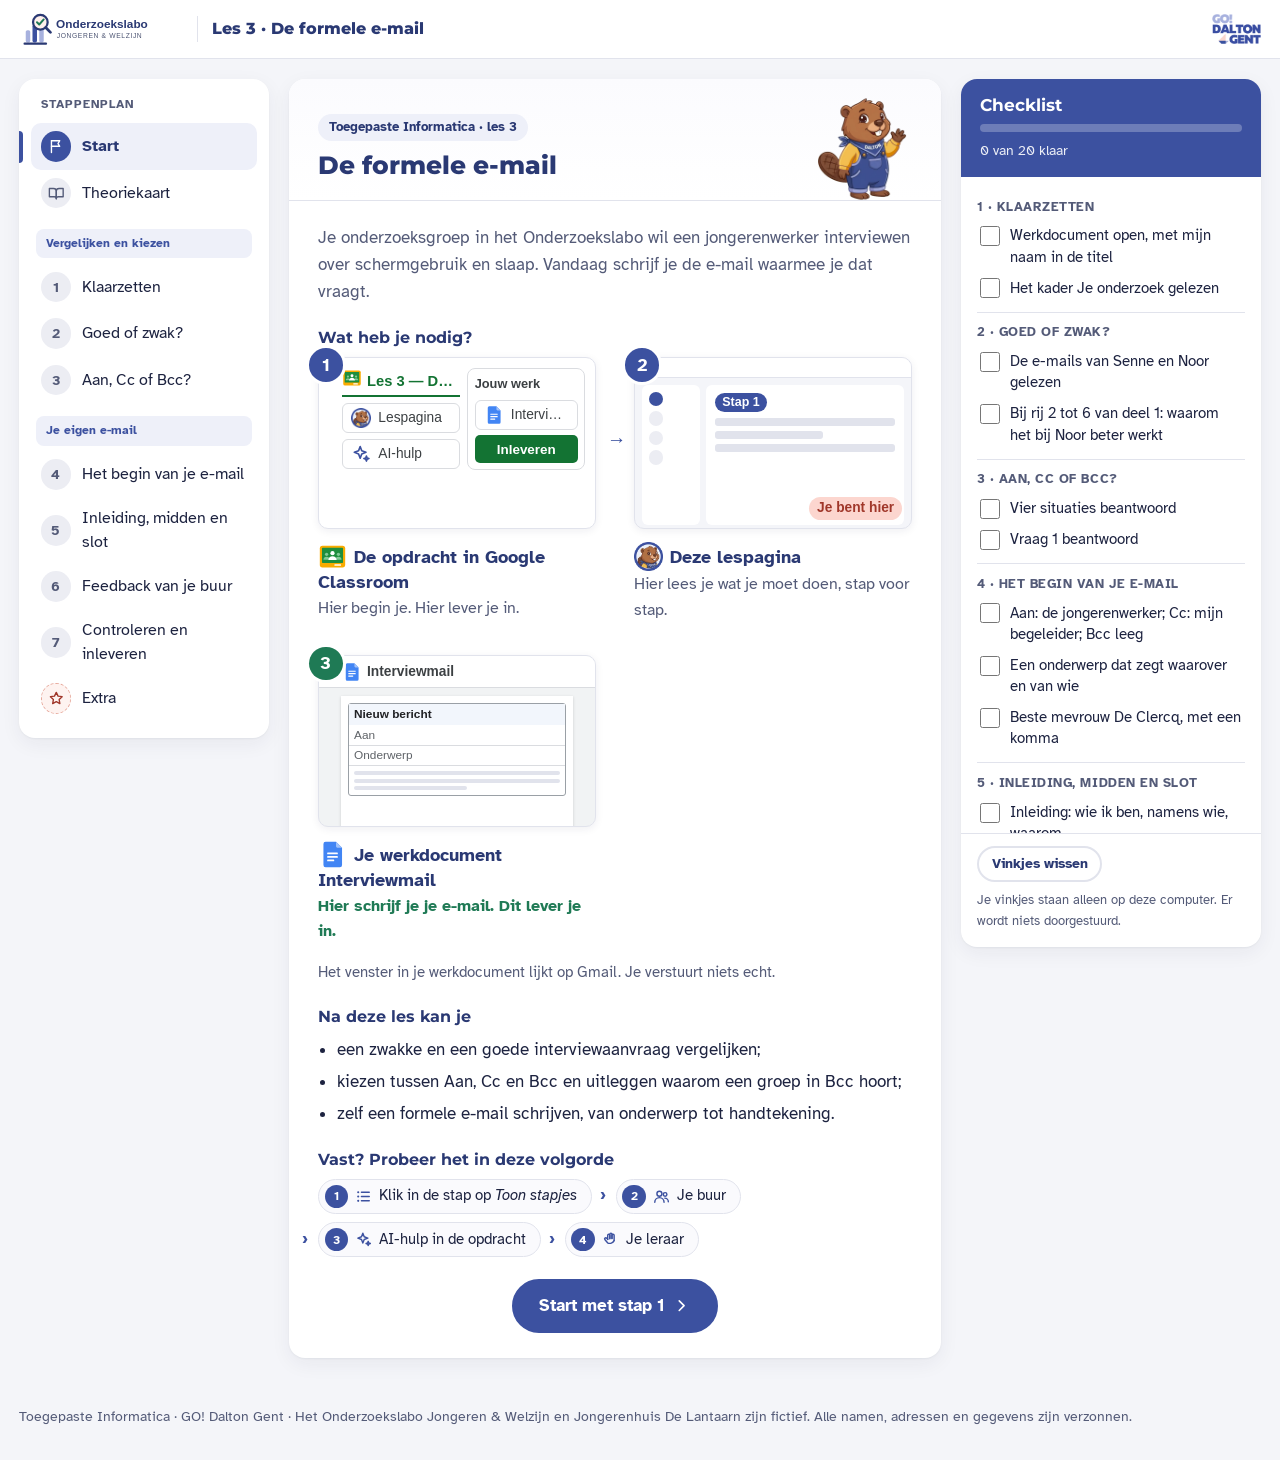
==== commit b6d71eed: "Stap 7: inleveren pas zichtbaar als de zelftest alle drie juist is Een slotregel onder de vragen tel" ====
--- a/index.html
+++ b/index.html
@@ -31,6 +31,7 @@
   <symbol id="i-hand" viewBox="0 0 24 24"><path d="M8 12V6a1.5 1.5 0 0 1 3 0v5"/><path d="M11 10.5V4.5a1.5 1.5 0 0 1 3 0v6"/><path d="M14 10.5V6a1.5 1.5 0 0 1 3 0v7.5"/><path d="M8 11.5l-1.5-1.5a1.6 1.6 0 0 0-2.3 2.3l3.6 4.2A6.5 6.5 0 0 0 17 13.5"/></symbol>
   <symbol id="i-left" viewBox="0 0 24 24"><path d="M15 6l-6 6 6 6"/></symbol>
   <symbol id="i-right" viewBox="0 0 24 24"><path d="M9 6l6 6-6 6"/></symbol>
+  <symbol id="i-lock" viewBox="0 0 24 24"><rect x="5" y="11" width="14" height="10" rx="2"/><path d="M8 11V8a4 4 0 0 1 8 0v3"/></symbol>
 </svg>
 
 <div class="teacher-banner">Leraarweergave: de roze kaders tonen waar je een screenshot kan plaatsen. Leerlingen zien die kaders niet.</div>
@@ -571,7 +572,7 @@
           <img class="mascotte-kop" src="assets/mascotte/dalton_inleveren.webp" alt="" width="120" height="120">
         </header>
         <div class="card-body">
-          <p class="intro">Bijna klaar. Test eerst of je het onthouden hebt. Er wordt niets bewaard.</p>
+          <p class="intro">Bijna klaar. Beantwoord eerst de drie vragen. Zijn ze alle drie juist? Dan zie je hieronder hoe je inlevert.</p>
           <div class="quiz">
             <div class="quiz-q" data-ok="Juist. In Bcc ziet niemand de andere adressen." data-nok="Nog niet. Kijk naar stap 3: wie mag welk adres zien?">
               <p>1. Je nodigt 24 leerlingen uit voor je enquête. Waar zet je hun adressen?</p>
@@ -601,7 +602,8 @@
               <p class="feedback" role="status"></p>
             </div>
           </div>
-          <div class="todo-box">
+          <p class="slot" aria-live="polite"><svg class="ic ic-dicht" aria-hidden="true"><use href="#i-lock"/></svg><svg class="ic ic-open" aria-hidden="true"><use href="#i-check-circle"/></svg><span class="slot-tekst">Beantwoord de drie vragen hierboven juist. Dan zie je hier hoe je inlevert.</span></p>
+          <div class="todo-box" data-na-zelftest="c7a">
             <div class="todo-head"><h3><svg class="ic" aria-hidden="true"><use href="#i-list"/></svg> Wat moet je doen?</h3><div class="modus" role="group" aria-label="Hoe wil je de uitleg?"><button type="button" class="modus-btn" data-modus="stap" aria-pressed="true">Stap voor stap</button><button type="button" class="modus-btn" data-modus="kort" aria-pressed="false">Kort</button></div></div>
             <ol class="doe">
               <li><span class="doe-tekst">Loop de <strong>checklist</strong> na. Staat er nog iets open? Werk het eerst af.</span></li>
@@ -613,13 +615,13 @@
               <li><details class="stapjes" open><summary><span class="doe-tekst">Lever in.</span><span class="stapjes-knop" aria-hidden="true"></span></summary>
                 <ol class="klein">
                   <li><p>Klik bovenaan op het tabblad <strong class="met-logo"><img class="logo" src="assets/logos/classroom.svg" alt="">Google Classroom</strong>.</p><div class="teken-tabs" role="img" aria-label="Tekening van de tabbladen bovenaan in Chrome. Het tabblad Google Classroom staat in een rood kader."><span class="tt-tab wijs"><img class="logo" src="assets/logos/classroom.svg" alt="">Google Classroom</span><span class="tt-tab"><img class="logo" src="assets/logos/lespagina.webp" alt="">Lespagina · Les 3</span><span class="tt-tab actief"><img class="logo" src="assets/logos/docs.svg" alt="">Interviewmail</span></div></li>
-                  <li><p>Klik rechts, bij <strong>Jouw werk</strong>, op <span class="ui">Inleveren</span> en bevestig.</p><div class="mock mock-opdracht mini-mock" role="img" aria-label="Tekening van de opdracht. Bij Jouw werk staat de knop Inleveren in een rood kader."><div class="mo-midden"><div class="mo-titel"><img class="logo" src="assets/logos/classroom.svg" alt="">Les 3 — De formele e-mail</div><div class="mo-chip"><img class="logo" src="assets/logos/lespagina.webp" alt=""><span>Lespagina</span></div><div class="mo-chip ai-hulp"><svg class="ic" aria-hidden="true"><use href="#i-spark"/></svg><span>AI-hulp</span></div></div><div class="mo-werk"><div class="mo-werk-kop">Jouw werk</div><div class="mo-chip"><img class="logo" src="assets/logos/docs.svg" alt=""><span>Interviewmail</span></div><div class="mo-knop wijs">Inleveren</div></div></div></li>
+                  <li><p>Klik rechts, bij <strong>Jouw werk</strong>, op <span class="ui">Inleveren</span>.</p><div class="mock mock-opdracht mini-mock" role="img" aria-label="Tekening van de opdracht. Bij Jouw werk staat de knop Inleveren in een rood kader."><div class="mo-midden"><div class="mo-titel"><img class="logo" src="assets/logos/classroom.svg" alt="">Les 3 — De formele e-mail</div><div class="mo-chip"><img class="logo" src="assets/logos/lespagina.webp" alt=""><span>Lespagina</span></div><div class="mo-chip ai-hulp"><svg class="ic" aria-hidden="true"><use href="#i-spark"/></svg><span>AI-hulp</span></div></div><div class="mo-werk"><div class="mo-werk-kop">Jouw werk</div><div class="mo-chip"><img class="logo" src="assets/logos/docs.svg" alt=""><span>Interviewmail</span></div><div class="mo-knop wijs">Inleveren</div></div></div></li>
+                  <li><p>Klik in het venster <em>Je werk inleveren?</em> nog eens op <span class="ui">Inleveren</span>.<span class="sub">Daarna staat er rechts <em>Ingeleverd</em>.</span></p></li>
                 </ol>
               </details></li>
             </ol>
-          </div>
-          <h3 class="vert-kop">Hier lever je in</h3>
-          <div class="mock mock-opdracht" role="img" aria-label="Tekening van de opdracht in Google Classroom. Rechts, bij Jouw werk, staat de knop Inleveren in een rood kader."><div class="mo-midden"><div class="mo-titel"><img class="logo" src="assets/logos/classroom.svg" alt="">Les 3 — De formele e-mail</div><div class="mo-chip"><img class="logo" src="assets/logos/lespagina.webp" alt=""><span>Lespagina</span></div><div class="mo-chip ai-hulp"><svg class="ic" aria-hidden="true"><use href="#i-spark"/></svg><span>AI-hulp</span></div></div><div class="mo-werk"><div class="mo-werk-kop">Jouw werk</div><div class="mo-chip"><img class="logo" src="assets/logos/docs.svg" alt=""><span>Interviewmail</span></div><div class="mo-knop wijs">Inleveren</div></div></div>
+            <figure class="clip"><video src="assets/video/inleveren.mp4" poster="assets/video/inleveren.jpg" autoplay loop muted playsinline controls preload="metadata" aria-label="Filmpje: rechts, bij Jouw werk, op Inleveren klikken; in het venster Je werk inleveren? nog eens op Inleveren klikken; daarna staat er Ingeleverd."></video><figcaption>Filmpje van 10 seconden: zo lever je in. Het is een andere opdracht, de knoppen zijn dezelfde.</figcaption></figure>
+          </div>
         </div>
         <footer class="card-nav">
           <button class="btn" type="button" data-goto="6"><svg class="ic" aria-hidden="true"><use href="#i-left"/></svg> Stap 6</button>
@@ -722,7 +724,7 @@
         <label class="cl-item"><input type="checkbox" id="c6c"><span>Ik paste iets aan en schreef op wat</span></label>
       </div>
       <div class="cl-group" data-step="7"><h3>7 · Inleveren</h3>
-        <label class="cl-item"><input type="checkbox" id="c7a"><span>Zelftest gedaan</span></label>
+        <label class="cl-item"><input type="checkbox" id="c7a"><span>Zelftest: alle drie juist</span></label>
         <label class="cl-item"><input type="checkbox" id="c7b"><span>Slotvraag in deel 5</span></label>
         <label class="cl-item"><input type="checkbox" id="c7c"><span>Werkdocument ingeleverd</span></label>
       </div>
--- a/css/style.css
+++ b/css/style.css
@@ -610,3 +610,15 @@
 .tt-tab .f-doc { background: #4285F4; }
 /* een grijze regel onder een handeling zonder stapjes (uit ORLO les 07) */
 .doe > li > .sub { display: block; color: var(--muted); font-size: .93rem; margin-top: .2rem; }
+
+/* Inleveren pas na de zelftest (15-10-2026, _afspraken/lespagina.md): de regel onder de zelftest.
+   Zonder JavaScript is er geen slot, dus ook geen regel. */
+.slot { display: none; }
+body.js .slot { display: flex; align-items: center; gap: .6rem; margin: 0 0 1.2rem; padding: .75rem 1rem;
+  border-radius: var(--radius-sm); background: var(--peri-soft); color: var(--navy-deep); font-weight: 700; }
+.slot .ic { width: 1.3rem; height: 1.3rem; flex-shrink: 0; }
+.slot-tekst { line-height: 1.35; }
+.slot .ic-open { display: none; }
+.slot.open { background: var(--ok-soft); color: var(--ok); }
+.slot.open .ic-dicht { display: none; }
+.slot.open .ic-open { display: inline-block; }
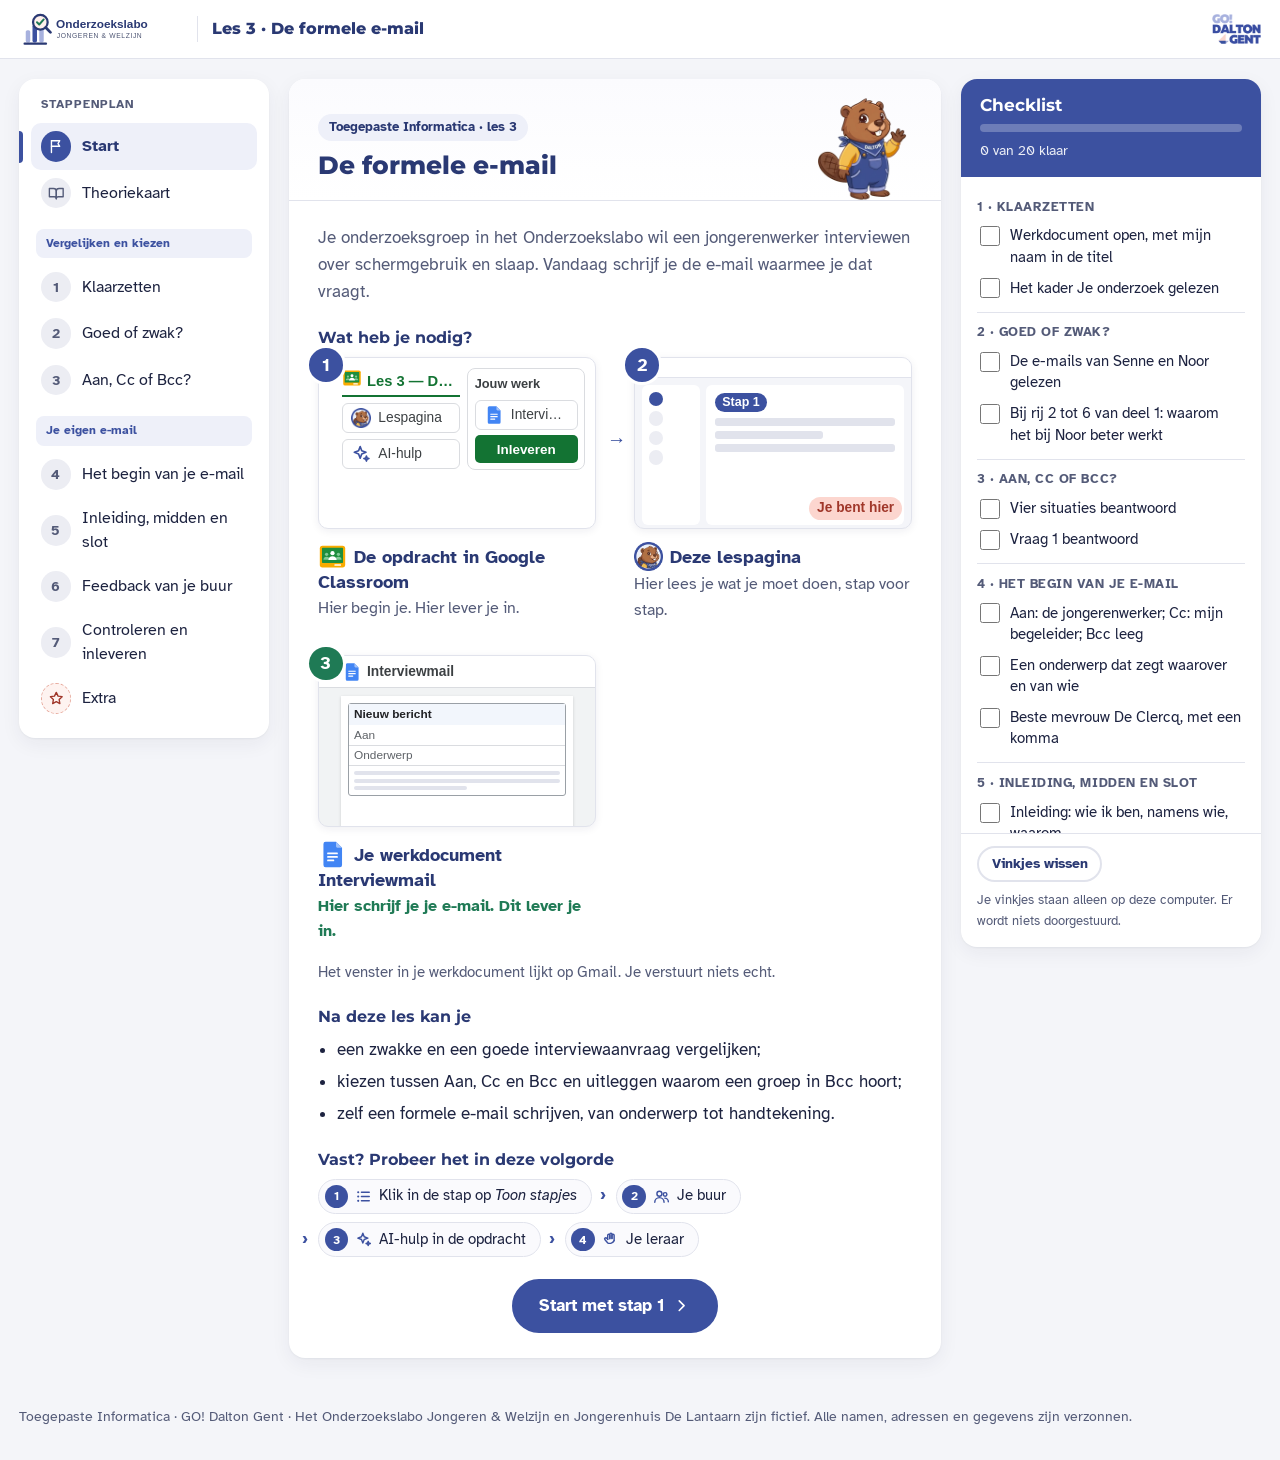
==== commit 94924cda: "Codewoord van de zelftest: in de groene regel van stap 7 en in deel 5 Het werkdocument heeft in deel" ====
--- a/index.html
+++ b/index.html
@@ -602,14 +602,15 @@
               <p class="feedback" role="status"></p>
             </div>
           </div>
-          <p class="slot" aria-live="polite"><svg class="ic ic-dicht" aria-hidden="true"><use href="#i-lock"/></svg><svg class="ic ic-open" aria-hidden="true"><use href="#i-check-circle"/></svg><span class="slot-tekst">Beantwoord de drie vragen hierboven juist. Dan zie je hier hoe je inlevert.</span></p>
+          <p class="slot" aria-live="polite" data-codewoord="LANTAARN"><svg class="ic ic-dicht" aria-hidden="true"><use href="#i-lock"/></svg><svg class="ic ic-open" aria-hidden="true"><use href="#i-check-circle"/></svg><span class="slot-tekst">Beantwoord de drie vragen hierboven juist. Dan zie je hier hoe je inlevert.</span></p>
           <div class="todo-box" data-na-zelftest="c7a">
             <div class="todo-head"><h3><svg class="ic" aria-hidden="true"><use href="#i-list"/></svg> Wat moet je doen?</h3><div class="modus" role="group" aria-label="Hoe wil je de uitleg?"><button type="button" class="modus-btn" data-modus="stap" aria-pressed="true">Stap voor stap</button><button type="button" class="modus-btn" data-modus="kort" aria-pressed="false">Kort</button></div></div>
             <ol class="doe">
               <li><span class="doe-tekst">Loop de <strong>checklist</strong> na. Staat er nog iets open? Werk het eerst af.</span></li>
-              <li><details class="stapjes" open><summary><span class="doe-tekst">Beantwoord in <strong>deel 5</strong> de slotvraag.</span><span class="stapjes-knop" aria-hidden="true"></span></summary>
-                <ol class="klein">
-                  <li><p>Scroll naar <strong>Deel 5</strong>. Klik in het vak en typ je antwoord.</p><img class="mini" src="assets/stapjes/s7-deel5.png" alt="Deel 5 Slotvraag: de vraag met het vak eronder, in een rood kader." loading="lazy"></li>
+              <li><details class="stapjes" open><summary><span class="doe-tekst">Vul <strong>deel 5</strong> in: het codewoord en de slotvraag.</span><span class="stapjes-knop" aria-hidden="true"></span></summary>
+                <ol class="klein">
+                  <li><p>Scroll naar <strong>Deel 5</strong>. Typ het codewoord in het eerste vak.<span class="sub">Het codewoord staat in de groene regel hierboven.</span></p><img class="mini" src="assets/stapjes/s7-codewoord.png" alt="Deel 5: de vraag naar het codewoord van de zelftest, met het vak eronder in een rood kader." loading="lazy"></li>
+                  <li><p>Typ in het vak eronder je antwoord op de slotvraag.</p><img class="mini" src="assets/stapjes/s7-deel5.png" alt="Deel 5: de slotvraag met het vak eronder, in een rood kader." loading="lazy"></li>
                 </ol>
               </details></li>
               <li><details class="stapjes" open><summary><span class="doe-tekst">Lever in.</span><span class="stapjes-knop" aria-hidden="true"></span></summary>
@@ -725,7 +726,7 @@
       </div>
       <div class="cl-group" data-step="7"><h3>7 · Inleveren</h3>
         <label class="cl-item"><input type="checkbox" id="c7a"><span>Zelftest: alle drie juist</span></label>
-        <label class="cl-item"><input type="checkbox" id="c7b"><span>Slotvraag in deel 5</span></label>
+        <label class="cl-item"><input type="checkbox" id="c7b"><span>Codewoord en slotvraag in deel 5</span></label>
         <label class="cl-item"><input type="checkbox" id="c7c"><span>Werkdocument ingeleverd</span></label>
       </div>
     </div>
--- a/css/style.css
+++ b/css/style.css
@@ -622,3 +622,5 @@
 .slot.open { background: var(--ok-soft); color: var(--ok); }
 .slot.open .ic-dicht { display: none; }
 .slot.open .ic-open { display: inline-block; }
+
+.slot .codewoord { background: #fff; color: var(--navy-deep); letter-spacing: .06em; padding: .05rem .45rem; border-radius: 6px; border: 1px solid var(--peri); }
